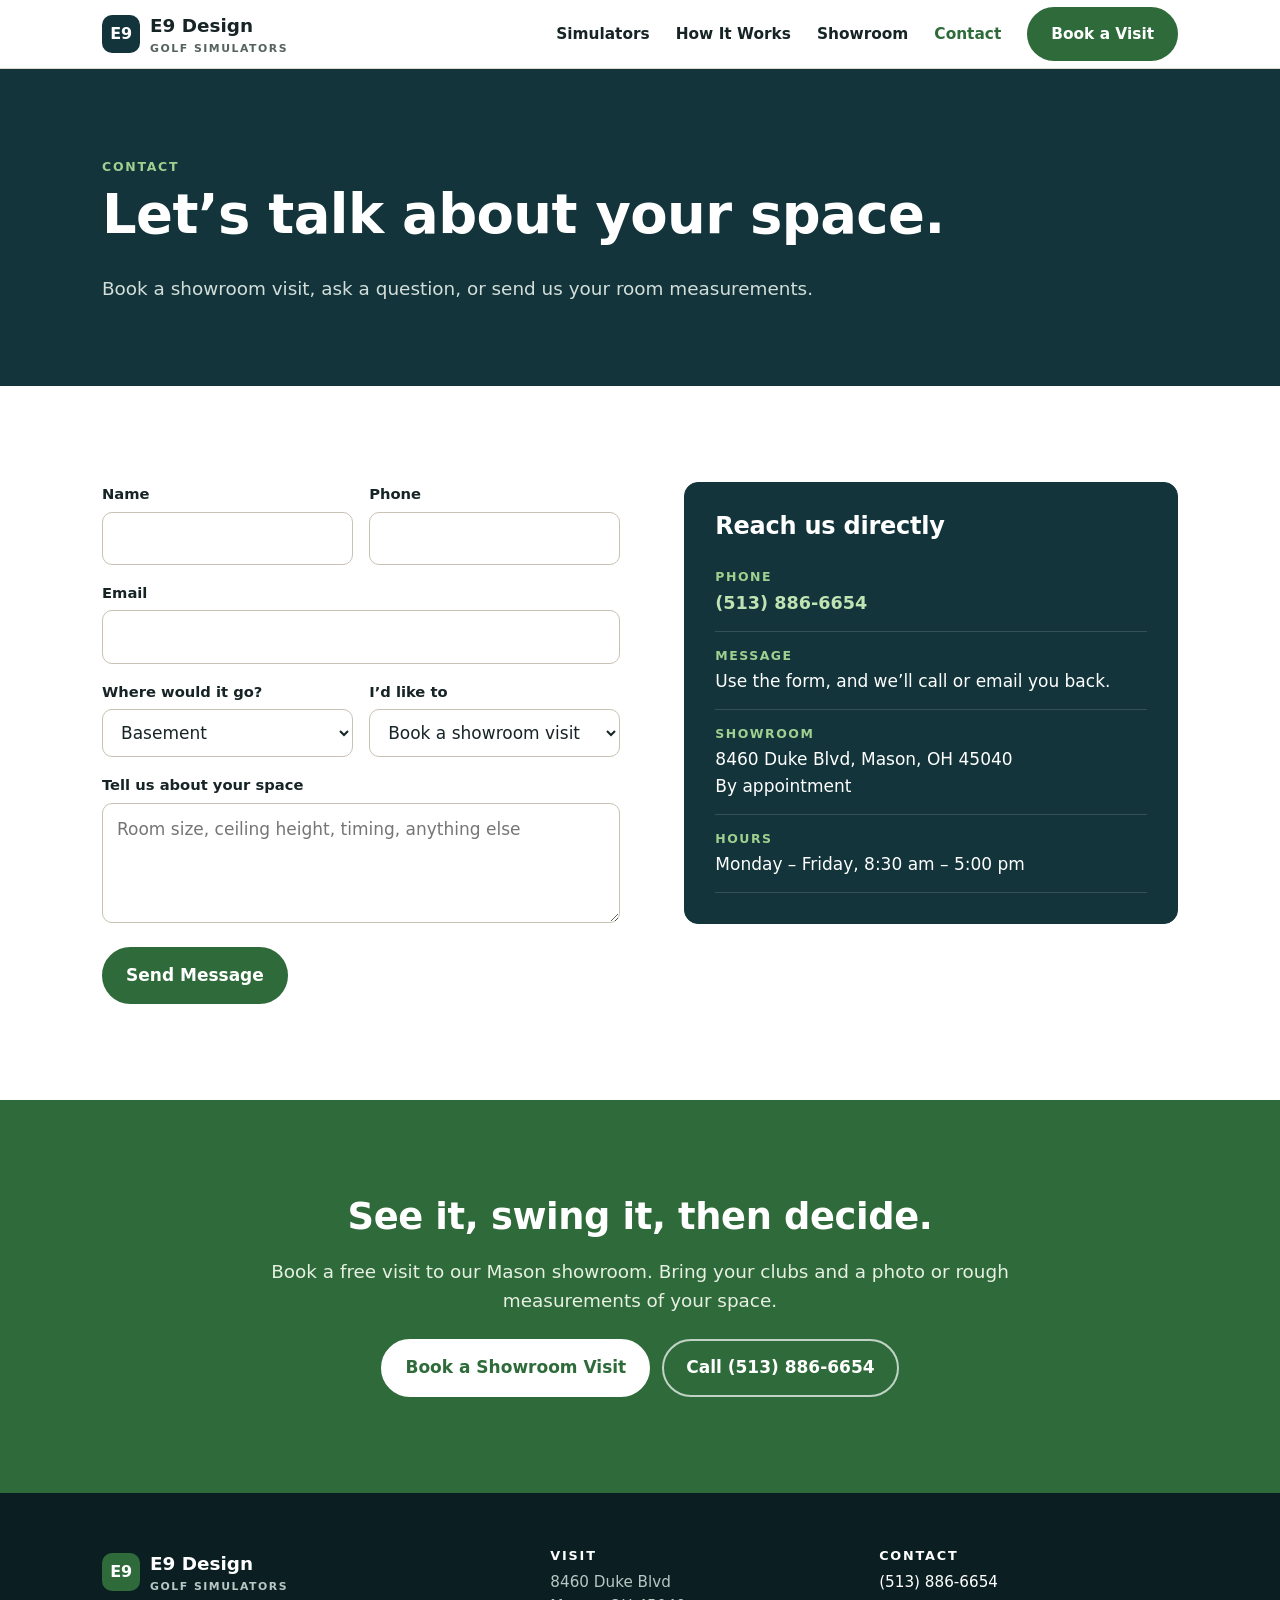
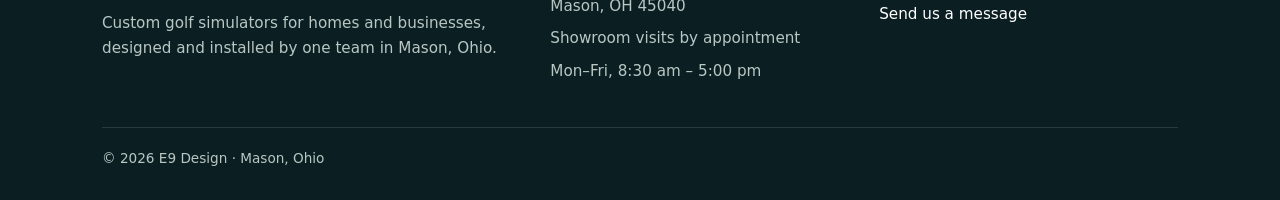
==== contact/index.html @ e40d3325 "Remove email address from the site until a mailbox exists info@e9design.net is not set up, so emails" ====
<!DOCTYPE html>
<html lang="en">
<head>
<meta charset="utf-8">
<meta name="viewport" content="width=device-width, initial-scale=1">
<title>Contact E9 Design | Book a Golf Simulator Showroom Visit</title>
<meta name="description" content="Book a showroom visit or ask about a golf simulator for your home or business. Call (513) 886-6654 or send E9 Design a message.">
<meta name="robots" content="index, follow, max-image-preview:large">
<link rel="canonical" href="https://e9design.net/contact/">
<meta property="og:type" content="website">
<meta property="og:site_name" content="E9 Design">
<meta property="og:title" content="Contact E9 Design | Book a Golf Simulator Showroom Visit">
<meta property="og:description" content="Book a showroom visit or ask about a golf simulator for your home or business. Call (513) 886-6654 or send E9 Design a message.">
<meta property="og:url" content="https://e9design.net/contact/">
<meta property="og:image" content="https://e9design.net/images/ai-home-swing.jpg">
<meta name="twitter:card" content="summary_large_image">
<meta name="theme-color" content="#12343A">
<link rel="icon" href="/favicon.svg" type="image/svg+xml">
<link rel="stylesheet" href="/css/site.css">
</head>
<body>
<a class="skip" href="#main">Skip to main content</a>
<header class="site-header">
  <div class="wrap">
    <a class="logo" href="/" aria-label="E9 Design home"><span class="logo-mark">E9</span><span>E9 Design<small>Golf Simulators</small></span></a>
    <button class="menu-toggle" type="button" aria-expanded="false" aria-controls="site-nav">Menu</button>
    <nav class="nav" id="site-nav" aria-label="Main">
      <a href="/simulators/">Simulators</a>
      <a href="/how-it-works/">How It Works</a>
      <a href="/showroom/">Showroom</a>
      <a href="/contact/" aria-current="page">Contact</a>
      <a class="btn" href="/contact/">Book a Visit</a>
    </nav>
  </div>
</header>
<main id="main">
<section class="page-hero">
  <div class="wrap">
    <p class="eyebrow">Contact</p>
    <h1>Let’s talk about your space.</h1>
    <p class="lead">Book a showroom visit, ask a question, or send us your room measurements.</p>
  </div>
</section>
<section>
  <div class="wrap split" style="align-items:start">
    <form name="contact" method="POST" action="/thank-you/" data-netlify="true" netlify-honeypot="company-website">
      <input type="hidden" name="form-name" value="contact">
      <p class="hidden"><label>Leave this empty <input name="company-website" tabindex="-1" autocomplete="off"></label></p>
      <div class="form-row">
        <div><label for="f-name">Name</label><input id="f-name" name="name" autocomplete="name" required></div>
        <div><label for="f-phone">Phone</label><input id="f-phone" name="phone" type="tel" autocomplete="tel"></div>
      </div>
      <div><label for="f-email">Email</label><input id="f-email" name="email" type="email" autocomplete="email" required></div>
      <div class="form-row">
        <div><label for="f-type">Where would it go?</label>
          <select id="f-type" name="space">
            <option>Basement</option><option>Garage</option><option>Other room at home</option><option>Business or commercial space</option><option>Not sure yet</option>
          </select></div>
        <div><label for="f-want">I’d like to</label>
          <select id="f-want" name="request">
            <option>Book a showroom visit</option><option>Get a quote</option><option>Ask a question</option>
          </select></div>
      </div>
      <div><label for="f-msg">Tell us about your space</label><textarea id="f-msg" name="message" placeholder="Room size, ceiling height, timing, anything else"></textarea></div>
      <div><button class="btn" type="submit">Send Message</button></div>
    </form>
    <div class="dark card" style="border-radius:var(--r);padding:30px">
      <h2 style="font-size:1.5rem">Reach us directly</h2>
      <ul class="contact-list">
        <li><b>Phone</b><a href="tel:+15138866654">(513) 886-6654</a></li>
        <li><b>Message</b>Use the form, and we’ll call or email you back.</li>
        <li><b>Showroom</b>8460 Duke Blvd, Mason, OH 45040<br>By appointment</li>
        <li><b>Hours</b>Monday – Friday, 8:30 am – 5:00 pm</li>
      </ul>
    </div>
  </div>
</section>
</main>
<section class="cta">
  <div class="wrap center">
    <h2>See it, swing it, then decide.</h2>
    <p class="lead" style="color:#E6F0E3">Book a free visit to our Mason showroom. Bring your clubs and a photo or rough measurements of your space.</p>
    <div class="actions" style="justify-content:center">
      <a class="btn" href="/contact/">Book a Showroom Visit</a>
      <a class="btn btn-ghost" href="tel:+15138866654">Call (513) 886-6654</a>
    </div>
  </div>
</section>
<footer class="site-footer">
  <div class="wrap">
    <div class="foot-grid">
      <div>
        <a class="logo" href="/" style="color:#fff"><span class="logo-mark" style="background:#2F6B3A">E9</span><span>E9 Design<small style="color:#B9C7C4">Golf Simulators</small></span></a>
        <p style="margin-top:16px;max-width:30em">Custom golf simulators for homes and businesses, designed and installed by one team in Mason, Ohio.</p>
      </div>
      <div>
        <h3>Visit</h3>
        <ul>
          <li>8460 Duke Blvd<br>Mason, OH 45040</li>
          <li>Showroom visits by appointment</li>
          <li>Mon–Fri, 8:30 am – 5:00 pm</li>
        </ul>
      </div>
      <div>
        <h3>Contact</h3>
        <ul>
          <li><a href="tel:+15138866654">(513) 886-6654</a></li>
          <li><a href="/contact/">Send us a message</a></li>
        </ul>
      </div>
    </div>
    <div class="foot-base">© 2026 E9 Design · Mason, Ohio</div>
  </div>
</footer>
<div class="mobile-contact"><a href="tel:+15138866654">Call</a><a href="/contact/">Book a Visit</a></div>
<script>(function(){var b=document.querySelector(".menu-toggle"),n=document.getElementById("site-nav");if(!b||!n)return;b.addEventListener("click",function(){var o=n.classList.toggle("open");b.setAttribute("aria-expanded",o?"true":"false");});})();</script>
<script id="e9-contact-clicks">/* GA4: count phone and email taps (phone_click / email_click) with where the link sits. Sends nothing until GA4 is added. */(function(){document.addEventListener("click",function(e){var a=e.target&&e.target.closest&&e.target.closest('a[href^="tel:"],a[href^="mailto:"]');if(!a)return;var h=a.getAttribute("href")||"",ev=h.slice(0,4).toLowerCase()==="tel:"?"phone_click":"email_click";var where=a.closest(".mobile-contact")?"mobile_bar":a.closest("footer")?"footer":a.closest("header")?"header":"page";if(typeof gtag==="function")gtag("event",ev,{link_url:h.split("?")[0],link_location:where,page_path:location.pathname});},true);})();</script>
</body>
</html>
---- css/site.css ----
/* E9 Design — one stylesheet for every page.
   Palette (enforced by .github/scripts/site_rules.py):
   --pine  #12343A  deep teal-green walls of the showroom (dark sections)
   --turf  #2F6B3A  hitting-turf green (buttons, links on light)
   --oak   #C08A4E  oak floor accent (small highlights only)
   --cream #F6F3EC  light background
   --ink   #172426  body text */
:root {
  --pine: #12343A;
  --turf: #2F6B3A;
  --oak: #C08A4E;
  --cream: #F6F3EC;
  --ink: #172426;
  --muted: #55625F;
  --line: #DDD7CB;
  --max: 1120px;
  --r: 14px;
  --font: system-ui, -apple-system, "Segoe UI", Roboto, "Helvetica Neue", Arial, sans-serif;
}
*, *::before, *::after { box-sizing: border-box; }
html { -webkit-text-size-adjust: 100%; scroll-behavior: smooth; }
body { margin: 0; font: 17px/1.6 var(--font); color: var(--ink); background: #fff; }
img, svg { max-width: 100%; height: auto; display: block; }
a { color: var(--turf); }
a:hover { color: var(--pine); }
h1, h2, h3 { line-height: 1.15; margin: 0 0 .5em; letter-spacing: -.01em; }
h1 { font-size: clamp(2.1rem, 5vw, 3.4rem); font-weight: 800; }
h2 { font-size: clamp(1.6rem, 3.4vw, 2.3rem); font-weight: 800; }
h3 { font-size: 1.2rem; font-weight: 700; }
p { margin: 0 0 1em; }
.wrap { max-width: var(--max); margin: 0 auto; padding: 0 22px; }
.skip { position: absolute; left: -9999px; }
.skip:focus { left: 12px; top: 12px; background: #fff; padding: 8px 12px; z-index: 99; }
.eyebrow { text-transform: uppercase; letter-spacing: .14em; font-size: .78rem; font-weight: 700; color: var(--turf); margin-bottom: .6em; }
.dark .eyebrow { color: #9FD08F; }
.lead { font-size: 1.15rem; color: var(--muted); max-width: 46em; }
.dark .lead { color: #D3DEDB; }

/* Header */
.site-header { position: sticky; top: 0; z-index: 50; background: rgba(255,255,255,.96); border-bottom: 1px solid var(--line); backdrop-filter: saturate(1.4) blur(6px); }
.site-header .wrap { display: flex; align-items: center; justify-content: space-between; height: 68px; gap: 16px; }
.logo { display: flex; align-items: center; gap: 10px; text-decoration: none; color: var(--ink); font-weight: 800; font-size: 1.15rem; }
.logo-mark { width: 38px; height: 38px; border-radius: 10px; background: var(--pine); color: #fff; display: grid; place-items: center; font-weight: 900; font-size: 1rem; letter-spacing: -.02em; }
.logo small { display: block; font-weight: 600; font-size: .68rem; letter-spacing: .14em; text-transform: uppercase; color: var(--muted); }
.nav { display: flex; align-items: center; gap: 26px; }
.nav a { text-decoration: none; color: var(--ink); font-weight: 600; font-size: .96rem; }
.nav a[aria-current="page"] { color: var(--turf); }
.nav .btn { color: #fff; }
.menu-toggle { display: none; background: none; border: 1px solid var(--line); border-radius: 10px; padding: 8px 12px; font: inherit; font-weight: 700; color: var(--ink); }
@media (max-width: 860px) {
  .menu-toggle { display: block; }
  .nav { display: none; position: absolute; top: 68px; left: 0; right: 0; background: #fff; flex-direction: column; align-items: stretch; gap: 0; border-bottom: 1px solid var(--line); padding: 8px 22px 18px; }
  .nav.open { display: flex; }
  .nav a { padding: 12px 0; border-bottom: 1px solid var(--line); }
  .nav .btn { margin-top: 12px; text-align: center; border: 0; }
}

/* Buttons */
.btn { display: inline-block; background: var(--turf); color: #fff; text-decoration: none; font-weight: 700; padding: 13px 22px; border-radius: 999px; border: 2px solid var(--turf); transition: background .15s; cursor: pointer; font: inherit; font-weight: 700; }
.btn:hover { background: var(--pine); border-color: var(--pine); color: #fff; }
.btn-ghost { background: transparent; color: var(--turf); }
.dark .btn-ghost { color: #fff; border-color: rgba(255,255,255,.6); }
.dark .btn-ghost:hover { background: #fff; color: var(--pine); }
.actions { display: flex; flex-wrap: wrap; gap: 12px; margin-top: 1.4em; }

/* Sections */
section { padding: clamp(56px, 8vw, 96px) 0; }
.dark { background: var(--pine); color: #fff; }
.dark a:not(.btn) { color: #BFE3B2; }
.cream { background: var(--cream); }
.center { text-align: center; }
.center .lead { margin-left: auto; margin-right: auto; }

/* Hero */
.hero { position: relative; color: #fff; padding: 0; min-height: min(78vh, 680px); display: flex; align-items: flex-end; }
.hero picture, .hero picture img { position: absolute; inset: 0; width: 100%; height: 100%; object-fit: cover; }
.hero::after { content: ""; position: absolute; inset: 0; background: linear-gradient(180deg, rgba(10,28,31,.25) 0%, rgba(10,28,31,.55) 45%, rgba(10,28,31,.92) 100%); }
.hero .wrap { position: relative; z-index: 1; padding-top: 120px; padding-bottom: clamp(48px, 7vw, 84px); }
.hero h1 { max-width: 15em; }
.hero .lead { color: #E2EAE8; }
.page-hero { background: var(--pine); color: #fff; padding: clamp(56px, 8vw, 88px) 0 clamp(44px, 6vw, 64px); }
.page-hero .lead { color: #D3DEDB; }

/* Grids and cards */
.grid { display: grid; gap: 22px; }
.g2 { grid-template-columns: repeat(auto-fit, minmax(300px, 1fr)); }
.g3 { grid-template-columns: repeat(auto-fit, minmax(260px, 1fr)); }
.g4 { grid-template-columns: repeat(auto-fit, minmax(220px, 1fr)); }
.card { background: #fff; border: 1px solid var(--line); border-radius: var(--r); padding: 26px; }
.cream .card { border-color: #E6E0D3; }
.dark .card { background: rgba(255,255,255,.06); border-color: rgba(255,255,255,.14); }
.card h3 { margin-bottom: .35em; }
.card p:last-child { margin-bottom: 0; }
.icon { width: 46px; height: 46px; border-radius: 12px; background: #E5F0E1; color: var(--turf); display: grid; place-items: center; margin-bottom: 16px; }
.dark .icon { background: rgba(159,208,143,.16); color: #9FD08F; }
.split { display: grid; grid-template-columns: 1.05fr 1fr; gap: clamp(28px, 5vw, 64px); align-items: center; }
.split.flip > :first-child { order: 2; }
@media (max-width: 860px) { .split { grid-template-columns: 1fr; } .split.flip > :first-child { order: 0; } }
.photo { border-radius: var(--r); overflow: hidden; background: #0d2226; }
.photo img { width: 100%; }
figure { margin: 0; }
figcaption { font-size: .86rem; color: var(--muted); margin-top: 10px; }
.dark figcaption { color: #B9C7C4; }
.tag { display: inline-block; font-size: .72rem; font-weight: 800; letter-spacing: .12em; text-transform: uppercase; background: var(--oak); color: #fff; padding: 4px 10px; border-radius: 999px; }
.concept { position: relative; }
.concept .tag { position: absolute; top: 14px; left: 14px; }
.checks { list-style: none; padding: 0; margin: 0 0 1em; }
.checks li { padding-left: 30px; position: relative; margin-bottom: .55em; }
.checks li::before { content: ""; position: absolute; left: 0; top: .42em; width: 16px; height: 9px; border-left: 3px solid var(--turf); border-bottom: 3px solid var(--turf); transform: rotate(-45deg); }
.dark .checks li::before { border-color: #9FD08F; }

/* Steps */
.steps { counter-reset: s; }
.step { position: relative; padding-left: 64px; }
.step::before { counter-increment: s; content: counter(s); position: absolute; left: 0; top: 0; width: 44px; height: 44px; border-radius: 50%; background: var(--turf); color: #fff; font-weight: 800; display: grid; place-items: center; }
.dark .step::before { background: #9FD08F; color: var(--pine); }

/* Stats */
.stats { display: grid; grid-template-columns: repeat(auto-fit, minmax(160px, 1fr)); gap: 18px; margin-top: 30px; }
.stat b { display: block; font-size: 2rem; line-height: 1.1; }
.stat span { color: var(--muted); font-size: .92rem; }
.dark .stat span { color: #B9C7C4; }

/* Size table */
.table-wrap { overflow-x: auto; }
table { width: 100%; border-collapse: collapse; font-size: .97rem; }
th, td { text-align: left; padding: 12px 14px; border-bottom: 1px solid var(--line); vertical-align: top; }
th { font-size: .8rem; text-transform: uppercase; letter-spacing: .08em; color: var(--muted); }

/* FAQ */
details { border-bottom: 1px solid var(--line); padding: 18px 0; }
details summary { cursor: pointer; font-weight: 700; font-size: 1.05rem; list-style: none; position: relative; padding-right: 30px; }
details summary::-webkit-details-marker { display: none; }
details summary::after { content: "+"; position: absolute; right: 0; top: -2px; font-size: 1.5rem; color: var(--turf); }
details[open] summary::after { content: "–"; }
details p { margin: 12px 0 0; color: var(--muted); }

/* Form */
form { display: grid; gap: 16px; }
.form-row { display: grid; grid-template-columns: 1fr 1fr; gap: 16px; }
@media (max-width: 600px) { .form-row { grid-template-columns: 1fr; } }
label { font-weight: 700; font-size: .92rem; display: block; margin-bottom: 6px; }
input, select, textarea { width: 100%; font: inherit; padding: 12px 14px; border: 1px solid #C9C2B4; border-radius: 10px; background: #fff; color: var(--ink); }
input:focus, select:focus, textarea:focus { outline: 3px solid rgba(47,107,58,.25); border-color: var(--turf); }
textarea { min-height: 120px; resize: vertical; }
.hidden { position: absolute; left: -9999px; }
.contact-list { list-style: none; padding: 0; margin: 0; }
.contact-list li { padding: 14px 0; border-bottom: 1px solid rgba(255,255,255,.14); }
.contact-list b { display: block; font-size: .78rem; letter-spacing: .12em; text-transform: uppercase; color: #9FD08F; margin-bottom: 2px; }
.contact-list a { color: #fff; font-weight: 700; text-decoration: none; font-size: 1.1rem; }

/* CTA band */
.cta { background: var(--turf); color: #fff; }
.cta .btn { background: #fff; color: var(--turf); border-color: #fff; }
.cta .btn:hover { background: var(--pine); color: #fff; border-color: var(--pine); }
.cta .btn-ghost { background: transparent; color: #fff; border-color: rgba(255,255,255,.7); }

/* Footer */
.site-footer { background: #0B1F22; color: #B9C7C4; padding: 56px 0 30px; font-size: .95rem; }
.site-footer a { color: #fff; text-decoration: none; }
.site-footer a:hover { text-decoration: underline; }
.foot-grid { display: grid; grid-template-columns: 1.4fr 1fr 1fr; gap: 30px; }
@media (max-width: 760px) { .foot-grid { grid-template-columns: 1fr; } }
.site-footer h3 { color: #fff; font-size: .8rem; letter-spacing: .14em; text-transform: uppercase; }
.site-footer ul { list-style: none; padding: 0; margin: 0; }
.site-footer li { margin-bottom: 8px; }
.foot-base { border-top: 1px solid rgba(255,255,255,.12); margin-top: 36px; padding-top: 20px; font-size: .85rem; }

/* Mobile call bar */
.mobile-contact { display: none; }
@media (max-width: 760px) {
  .mobile-contact { display: grid; grid-template-columns: 1fr 1fr; position: fixed; left: 0; right: 0; bottom: 0; z-index: 60; background: var(--pine); }
  .mobile-contact a { color: #fff; text-align: center; padding: 14px 0; font-weight: 700; text-decoration: none; }
  .mobile-contact a + a { background: var(--turf); }
  body { padding-bottom: 52px; }
}

/* Fixes: a card that is itself dark; labels on dark page headers */
.card.dark { background: var(--pine); border-color: var(--pine); color: #fff; }
.page-hero .eyebrow, .hero .eyebrow, .cta .eyebrow { color: #9FD08F; }
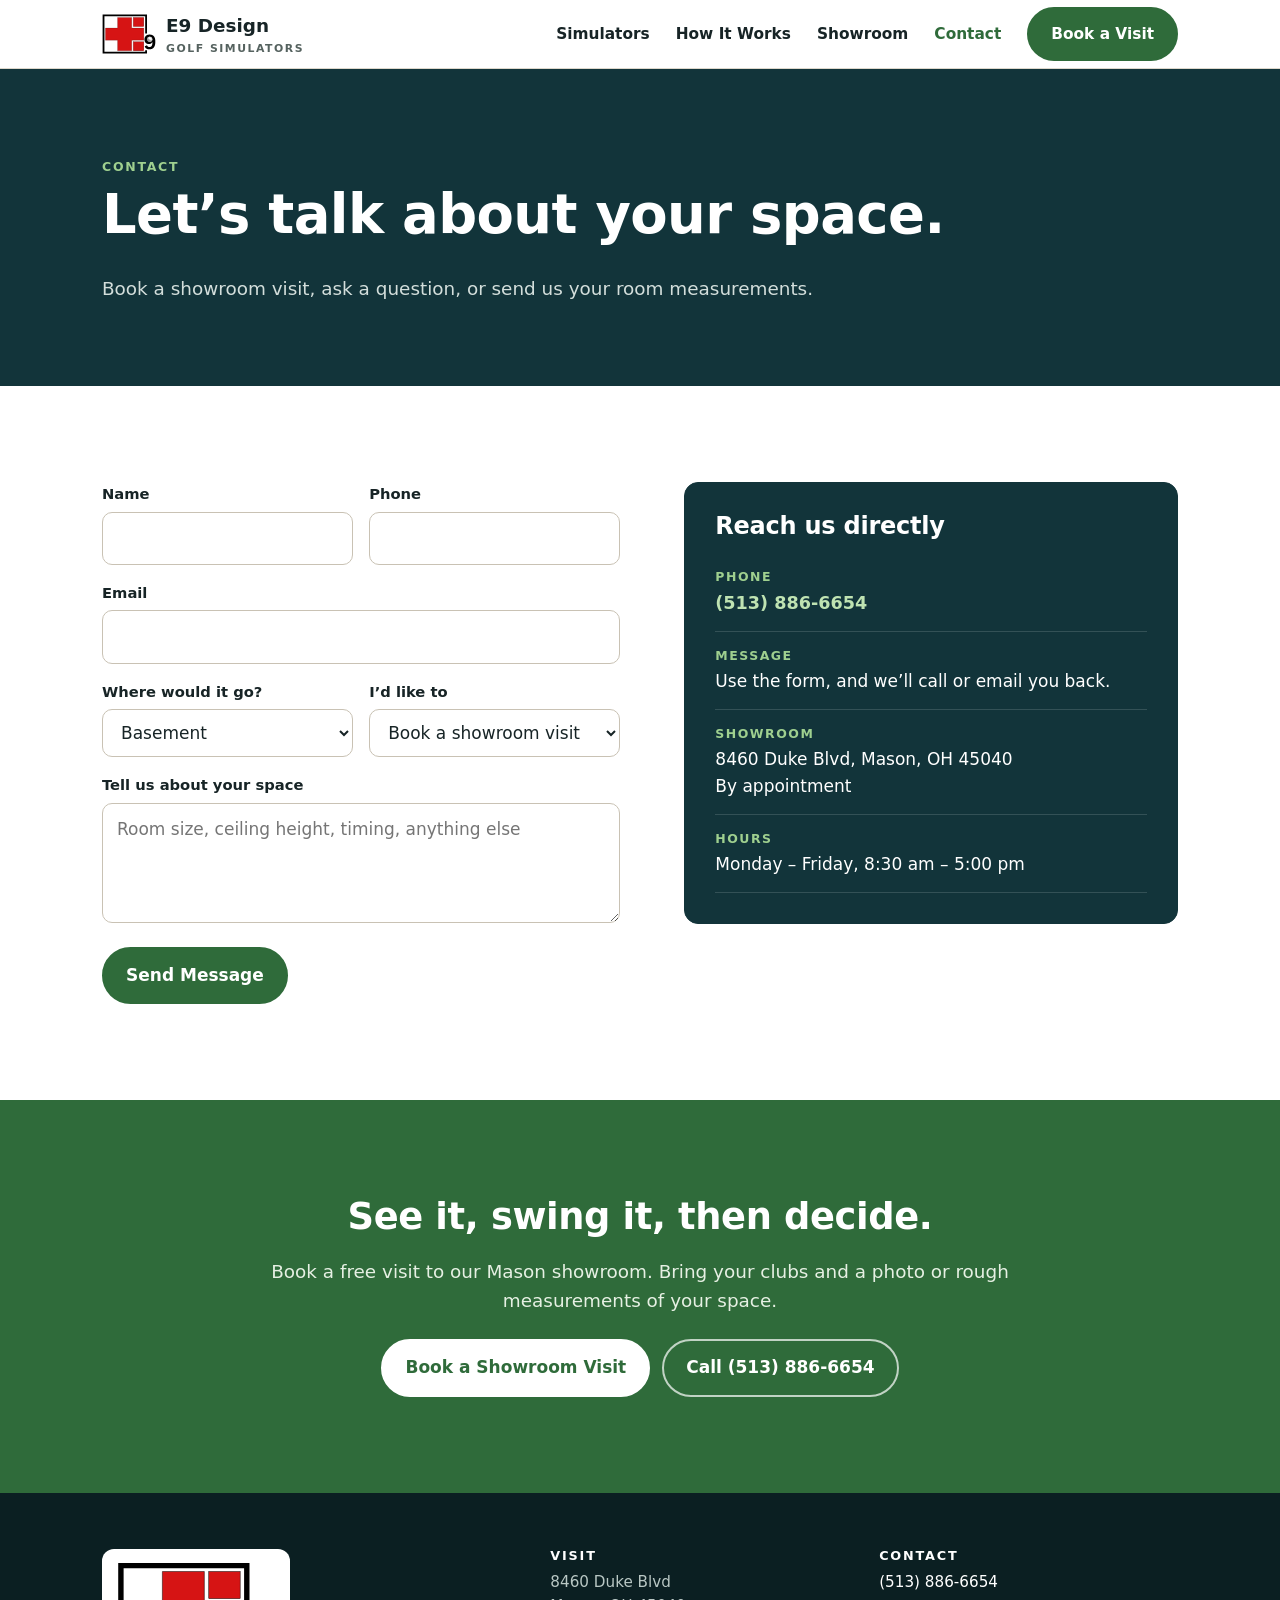
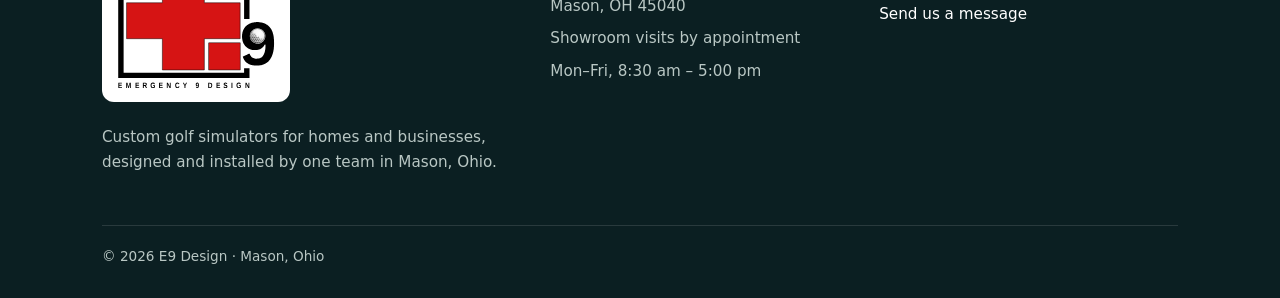
==== commit 31c95650: "Add the E9 logo; stop publishing repo notes in any letter case Logo: the rebuilt Emergency 9 Design " ====
--- a/contact/index.html
+++ b/contact/index.html
@@ -15,14 +15,16 @@
 <meta property="og:image" content="https://e9design.net/images/ai-home-swing.jpg">
 <meta name="twitter:card" content="summary_large_image">
 <meta name="theme-color" content="#12343A">
+<link rel="icon" href="/favicon.ico" sizes="32x32">
 <link rel="icon" href="/favicon.svg" type="image/svg+xml">
+<link rel="apple-touch-icon" href="/apple-touch-icon.png">
 <link rel="stylesheet" href="/css/site.css">
 </head>
 <body>
 <a class="skip" href="#main">Skip to main content</a>
 <header class="site-header">
   <div class="wrap">
-    <a class="logo" href="/" aria-label="E9 Design home"><span class="logo-mark">E9</span><span>E9 Design<small>Golf Simulators</small></span></a>
+    <a class="logo" href="/" aria-label="E9 Design home"><img class="logo-img" src="/images/logo/e9-mark.svg" width="54" height="40" alt=""><span>E9 Design<small>Golf Simulators</small></span></a>
     <button class="menu-toggle" type="button" aria-expanded="false" aria-controls="site-nav">Menu</button>
     <nav class="nav" id="site-nav" aria-label="Main">
       <a href="/simulators/">Simulators</a>
@@ -90,7 +92,7 @@
   <div class="wrap">
     <div class="foot-grid">
       <div>
-        <a class="logo" href="/" style="color:#fff"><span class="logo-mark" style="background:#2F6B3A">E9</span><span>E9 Design<small style="color:#B9C7C4">Golf Simulators</small></span></a>
+        <a class="logo-full" href="/" aria-label="Emergency 9 Design home"><img src="/images/logo/e9-logo.svg" width="160" height="130" alt="Emergency 9 Design logo" loading="lazy" decoding="async"></a>
         <p style="margin-top:16px;max-width:30em">Custom golf simulators for homes and businesses, designed and installed by one team in Mason, Ohio.</p>
       </div>
       <div>
--- a/css/site.css
+++ b/css/site.css
@@ -178,3 +178,8 @@
 /* Fixes: a card that is itself dark; labels on dark page headers */
 .card.dark { background: var(--pine); border-color: var(--pine); color: #fff; }
 .page-hero .eyebrow, .hero .eyebrow, .cta .eyebrow { color: #9FD08F; }
+
+/* Logo */
+.logo-img { width: 54px; height: 40px; flex: none; }
+.logo-full { display: inline-block; background: #fff; border-radius: 12px; padding: 12px 14px; }
+.logo-full img { width: 160px; height: auto; }
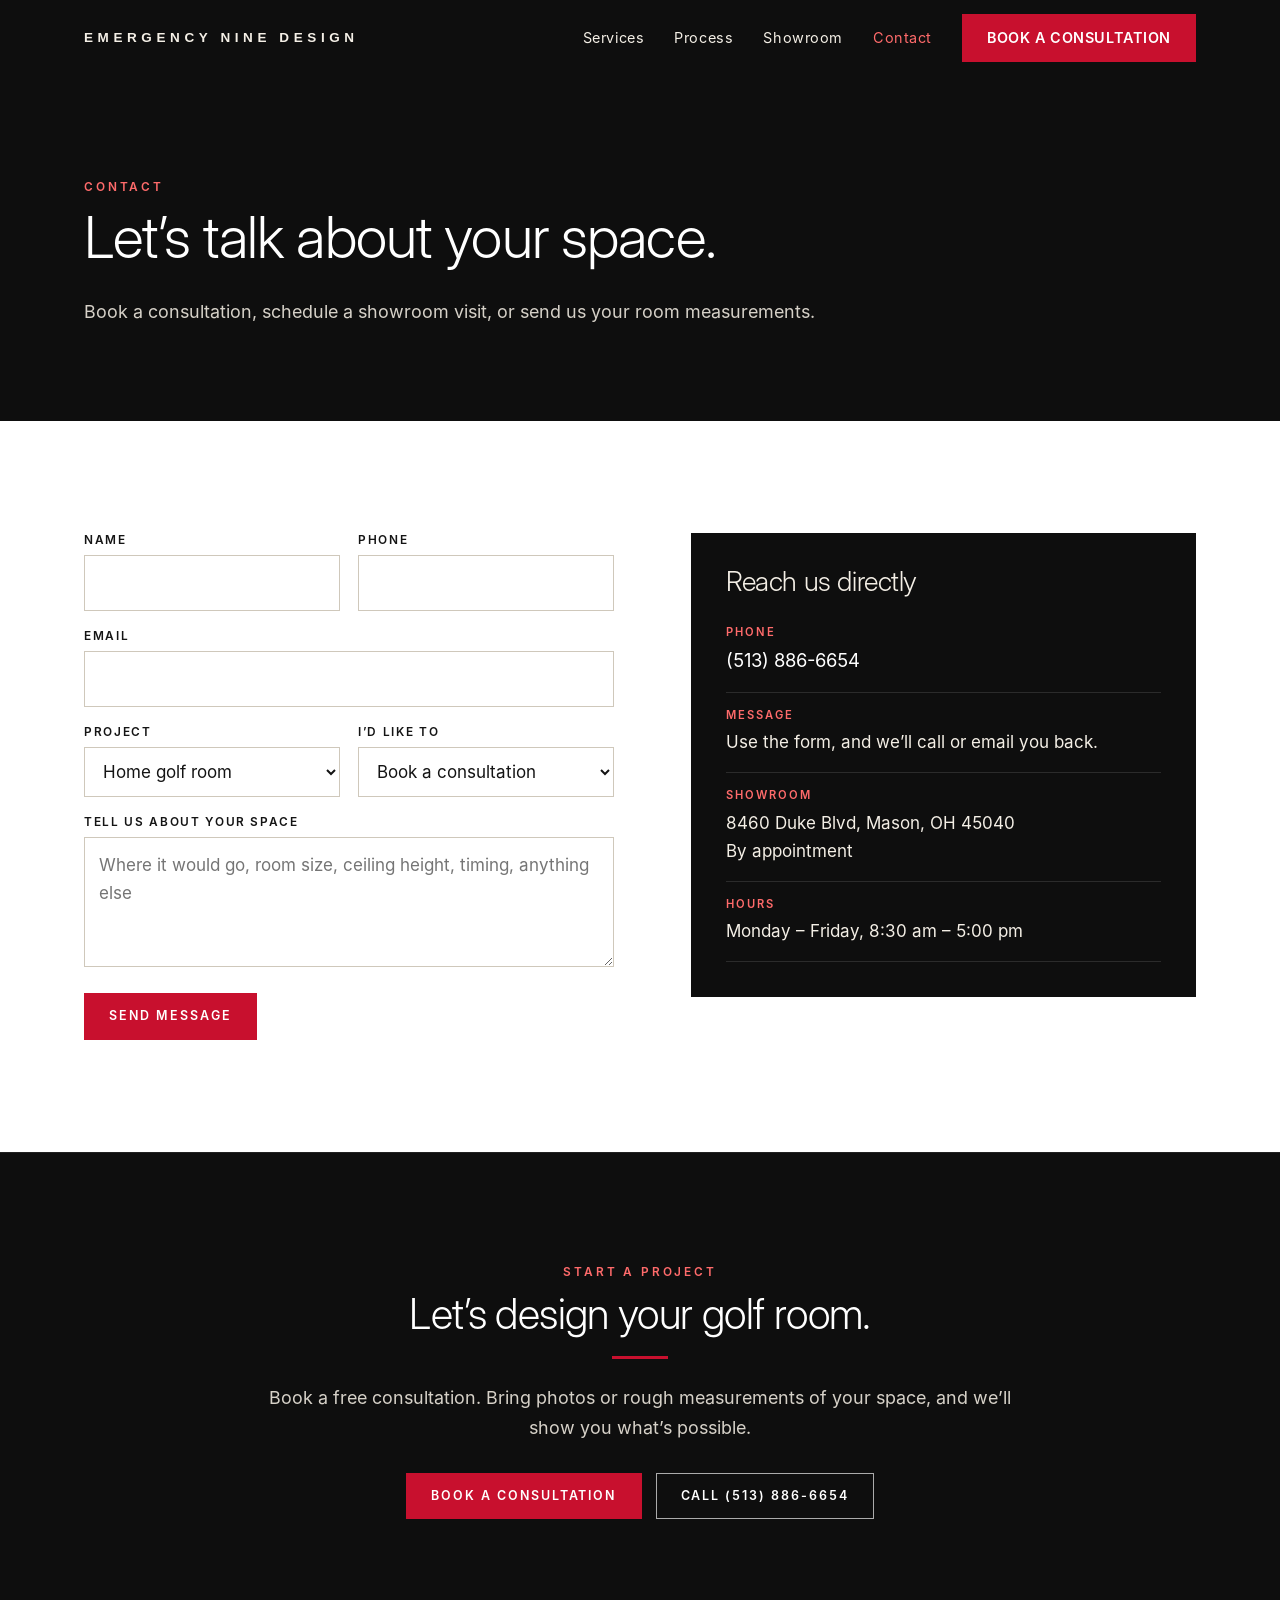
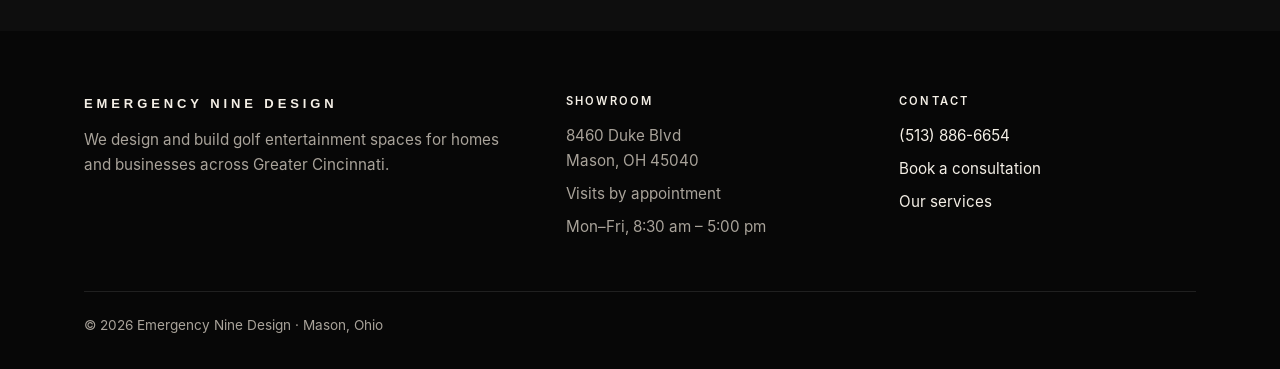
==== commit 4a5ab7fe: "Redesign: golf entertainment spaces, black/ivory/red, name in header Positioning: Emergency Nine Des" ====
--- a/contact/index.html
+++ b/contact/index.html
@@ -3,35 +3,37 @@
 <head>
 <meta charset="utf-8">
 <meta name="viewport" content="width=device-width, initial-scale=1">
-<title>Contact E9 Design | Book a Golf Simulator Showroom Visit</title>
-<meta name="description" content="Book a showroom visit or ask about a golf simulator for your home or business. Call (513) 886-6654 or send E9 Design a message.">
+<title>Book a Consultation | Emergency Nine Design</title>
+<meta name="description" content="Book a consultation or showroom visit for a home or commercial golf room. Call (513) 886-6654 or send Emergency Nine Design a message.">
 <meta name="robots" content="index, follow, max-image-preview:large">
 <link rel="canonical" href="https://e9design.net/contact/">
 <meta property="og:type" content="website">
-<meta property="og:site_name" content="E9 Design">
-<meta property="og:title" content="Contact E9 Design | Book a Golf Simulator Showroom Visit">
-<meta property="og:description" content="Book a showroom visit or ask about a golf simulator for your home or business. Call (513) 886-6654 or send E9 Design a message.">
+<meta property="og:site_name" content="Emergency Nine Design">
+<meta property="og:title" content="Book a Consultation | Emergency Nine Design">
+<meta property="og:description" content="Book a consultation or showroom visit for a home or commercial golf room. Call (513) 886-6654 or send Emergency Nine Design a message.">
 <meta property="og:url" content="https://e9design.net/contact/">
 <meta property="og:image" content="https://e9design.net/images/ai-home-swing.jpg">
 <meta name="twitter:card" content="summary_large_image">
-<meta name="theme-color" content="#12343A">
-<link rel="icon" href="/favicon.ico" sizes="32x32">
-<link rel="icon" href="/favicon.svg" type="image/svg+xml">
-<link rel="apple-touch-icon" href="/apple-touch-icon.png">
+<meta name="theme-color" content="#0E0E0E">
+<link rel="icon" href="/favicon.svg?v=2" type="image/svg+xml">
+<link rel="icon" href="/favicon.ico?v=2" sizes="48x48">
+<link rel="apple-touch-icon" href="/apple-touch-icon.png?v=2">
+<link rel="preload" href="/fonts/inter-display-light.woff2" as="font" type="font/woff2" crossorigin>
+<link rel="preload" href="/fonts/inter-regular.woff2" as="font" type="font/woff2" crossorigin>
 <link rel="stylesheet" href="/css/site.css">
 </head>
 <body>
 <a class="skip" href="#main">Skip to main content</a>
 <header class="site-header">
   <div class="wrap">
-    <a class="logo" href="/" aria-label="E9 Design home"><img class="logo-img" src="/images/logo/e9-mark.svg" width="54" height="40" alt=""><span>E9 Design<small>Golf Simulators</small></span></a>
+    <a class="brand" href="/">Emergency Nine Design</a>
     <button class="menu-toggle" type="button" aria-expanded="false" aria-controls="site-nav">Menu</button>
     <nav class="nav" id="site-nav" aria-label="Main">
-      <a href="/simulators/">Simulators</a>
-      <a href="/how-it-works/">How It Works</a>
+      <a href="/services/">Services</a>
+      <a href="/process/">Process</a>
       <a href="/showroom/">Showroom</a>
       <a href="/contact/" aria-current="page">Contact</a>
-      <a class="btn" href="/contact/">Book a Visit</a>
+      <a class="btn" href="/contact/">Book a Consultation</a>
     </nav>
   </div>
 </header>
@@ -40,7 +42,7 @@
   <div class="wrap">
     <p class="eyebrow">Contact</p>
     <h1>Let’s talk about your space.</h1>
-    <p class="lead">Book a showroom visit, ask a question, or send us your room measurements.</p>
+    <p class="lead">Book a consultation, schedule a showroom visit, or send us your room measurements.</p>
   </div>
 </section>
 <section>
@@ -54,20 +56,20 @@
       </div>
       <div><label for="f-email">Email</label><input id="f-email" name="email" type="email" autocomplete="email" required></div>
       <div class="form-row">
-        <div><label for="f-type">Where would it go?</label>
-          <select id="f-type" name="space">
-            <option>Basement</option><option>Garage</option><option>Other room at home</option><option>Business or commercial space</option><option>Not sure yet</option>
+        <div><label for="f-type">Project</label>
+          <select id="f-type" name="project">
+            <option>Home golf room</option><option>Commercial golf space</option><option>Not sure yet</option>
           </select></div>
         <div><label for="f-want">I’d like to</label>
           <select id="f-want" name="request">
-            <option>Book a showroom visit</option><option>Get a quote</option><option>Ask a question</option>
+            <option>Book a consultation</option><option>Visit the showroom</option><option>Ask a question</option>
           </select></div>
       </div>
-      <div><label for="f-msg">Tell us about your space</label><textarea id="f-msg" name="message" placeholder="Room size, ceiling height, timing, anything else"></textarea></div>
+      <div><label for="f-msg">Tell us about your space</label><textarea id="f-msg" name="message" placeholder="Where it would go, room size, ceiling height, timing, anything else"></textarea></div>
       <div><button class="btn" type="submit">Send Message</button></div>
     </form>
-    <div class="dark card" style="border-radius:var(--r);padding:30px">
-      <h2 style="font-size:1.5rem">Reach us directly</h2>
+    <div class="card dark" style="padding:34px">
+      <h2 style="font-size:1.7rem">Reach us directly</h2>
       <ul class="contact-list">
         <li><b>Phone</b><a href="tel:+15138866654">(513) 886-6654</a></li>
         <li><b>Message</b>Use the form, and we’ll call or email you back.</li>
@@ -80,10 +82,11 @@
 </main>
 <section class="cta">
   <div class="wrap center">
-    <h2>See it, swing it, then decide.</h2>
-    <p class="lead" style="color:#E6F0E3">Book a free visit to our Mason showroom. Bring your clubs and a photo or rough measurements of your space.</p>
+    <p class="eyebrow">Start a project</p>
+    <h2 class="rule center">Let’s design your golf room.</h2>
+    <p class="lead" style="margin-top:24px">Book a free consultation. Bring photos or rough measurements of your space, and we’ll show you what’s possible.</p>
     <div class="actions" style="justify-content:center">
-      <a class="btn" href="/contact/">Book a Showroom Visit</a>
+      <a class="btn" href="/contact/">Book a Consultation</a>
       <a class="btn btn-ghost" href="tel:+15138866654">Call (513) 886-6654</a>
     </div>
   </div>
@@ -92,14 +95,14 @@
   <div class="wrap">
     <div class="foot-grid">
       <div>
-        <a class="logo-full" href="/" aria-label="Emergency 9 Design home"><img src="/images/logo/e9-logo.svg" width="160" height="130" alt="Emergency 9 Design logo" loading="lazy" decoding="async"></a>
-        <p style="margin-top:16px;max-width:30em">Custom golf simulators for homes and businesses, designed and installed by one team in Mason, Ohio.</p>
+        <p class="foot-brand">Emergency Nine Design</p>
+        <p style="max-width:30em">We design and build golf entertainment spaces for homes and businesses across Greater Cincinnati.</p>
       </div>
       <div>
-        <h3>Visit</h3>
+        <h3>Showroom</h3>
         <ul>
           <li>8460 Duke Blvd<br>Mason, OH 45040</li>
-          <li>Showroom visits by appointment</li>
+          <li>Visits by appointment</li>
           <li>Mon–Fri, 8:30 am – 5:00 pm</li>
         </ul>
       </div>
@@ -107,15 +110,16 @@
         <h3>Contact</h3>
         <ul>
           <li><a href="tel:+15138866654">(513) 886-6654</a></li>
-          <li><a href="/contact/">Send us a message</a></li>
+          <li><a href="/contact/">Book a consultation</a></li>
+          <li><a href="/services/">Our services</a></li>
         </ul>
       </div>
     </div>
-    <div class="foot-base">© 2026 E9 Design · Mason, Ohio</div>
+    <div class="foot-base">© 2026 Emergency Nine Design · Mason, Ohio</div>
   </div>
 </footer>
-<div class="mobile-contact"><a href="tel:+15138866654">Call</a><a href="/contact/">Book a Visit</a></div>
-<script>(function(){var b=document.querySelector(".menu-toggle"),n=document.getElementById("site-nav");if(!b||!n)return;b.addEventListener("click",function(){var o=n.classList.toggle("open");b.setAttribute("aria-expanded",o?"true":"false");});})();</script>
+<div class="mobile-contact"><a href="tel:+15138866654">Call</a><a href="/contact/">Consultation</a></div>
+<script>(function(){var b=document.querySelector(".menu-toggle"),n=document.getElementById("site-nav");if(!b||!n)return;b.addEventListener("click",function(){var o=n.classList.toggle("open");b.setAttribute("aria-expanded",o?"true":"false");b.textContent=o?"Close":"Menu";});})();</script>
 <script id="e9-contact-clicks">/* GA4: count phone and email taps (phone_click / email_click) with where the link sits. Sends nothing until GA4 is added. */(function(){document.addEventListener("click",function(e){var a=e.target&&e.target.closest&&e.target.closest('a[href^="tel:"],a[href^="mailto:"]');if(!a)return;var h=a.getAttribute("href")||"",ev=h.slice(0,4).toLowerCase()==="tel:"?"phone_click":"email_click";var where=a.closest(".mobile-contact")?"mobile_bar":a.closest("footer")?"footer":a.closest("header")?"header":"page";if(typeof gtag==="function")gtag("event",ev,{link_url:h.split("?")[0],link_location:where,page_path:location.pathname});},true);})();</script>
 </body>
 </html>
--- a/css/site.css
+++ b/css/site.css
@@ -1,185 +1,184 @@
-/* E9 Design — one stylesheet for every page.
+/* Emergency Nine Design — one stylesheet for every page.
    Palette (enforced by .github/scripts/site_rules.py):
-   --pine  #12343A  deep teal-green walls of the showroom (dark sections)
-   --turf  #2F6B3A  hitting-turf green (buttons, links on light)
-   --oak   #C08A4E  oak floor accent (small highlights only)
-   --cream #F6F3EC  light background
-   --ink   #172426  body text */
+   --black     #0E0E0E  header, hero, dark sections
+   --ink       #141414  body text on light
+   --ivory     #F7F3EC  light sections
+   --red       #C8102E  buttons and accent lines (from the logo)
+   --red-light #FF6B6B  small red text on dark backgrounds
+   --red-dark  #B30E29  small red text on light backgrounds
+   Red stays small: buttons, labels, thin lines. Never large red areas. */
+@font-face { font-family: "Inter Display"; font-weight: 300; font-display: swap; src: url(/fonts/inter-display-light.woff2) format("woff2"); }
+@font-face { font-family: "Inter"; font-weight: 400; font-display: swap; src: url(/fonts/inter-regular.woff2) format("woff2"); }
+@font-face { font-family: "Inter"; font-weight: 600; font-display: swap; src: url(/fonts/inter-semibold.woff2) format("woff2"); }
 :root {
-  --pine: #12343A;
-  --turf: #2F6B3A;
-  --oak: #C08A4E;
-  --cream: #F6F3EC;
-  --ink: #172426;
-  --muted: #55625F;
-  --line: #DDD7CB;
-  --max: 1120px;
-  --r: 14px;
-  --font: system-ui, -apple-system, "Segoe UI", Roboto, "Helvetica Neue", Arial, sans-serif;
+  --black: #0E0E0E;
+  --ink: #141414;
+  --ivory: #F7F3EC;
+  --red: #C8102E;
+  --red-light: #FF6B6B;
+  --red-dark: #B30E29;
+  --muted: #5E5A54;
+  --line: #E4DED3;
+  --max: 1160px;
+  --body: "Inter", system-ui, -apple-system, "Segoe UI", Roboto, Arial, sans-serif;
+  --display: "Inter Display", "Inter", system-ui, sans-serif;
+  --mark: Arial, "Helvetica Neue", Helvetica, sans-serif;
 }
 *, *::before, *::after { box-sizing: border-box; }
 html { -webkit-text-size-adjust: 100%; scroll-behavior: smooth; }
-body { margin: 0; font: 17px/1.6 var(--font); color: var(--ink); background: #fff; }
+body { margin: 0; font: 400 17px/1.65 var(--body); color: var(--ink); background: #fff; }
 img, svg { max-width: 100%; height: auto; display: block; }
-a { color: var(--turf); }
-a:hover { color: var(--pine); }
-h1, h2, h3 { line-height: 1.15; margin: 0 0 .5em; letter-spacing: -.01em; }
-h1 { font-size: clamp(2.1rem, 5vw, 3.4rem); font-weight: 800; }
-h2 { font-size: clamp(1.6rem, 3.4vw, 2.3rem); font-weight: 800; }
-h3 { font-size: 1.2rem; font-weight: 700; }
+a { color: var(--red-dark); }
+a:hover { color: var(--ink); }
+h1, h2, h3 { margin: 0 0 .5em; }
+h1, h2 { font-family: var(--display); font-weight: 300; letter-spacing: -.015em; line-height: 1.06; }
+h1 { font-size: clamp(2.4rem, 5.4vw, 3.6rem); }
+h2 { font-size: clamp(1.9rem, 3.6vw, 2.6rem); }
+h3 { font-size: 1.2rem; font-weight: 600; line-height: 1.3; letter-spacing: -.005em; }
 p { margin: 0 0 1em; }
-.wrap { max-width: var(--max); margin: 0 auto; padding: 0 22px; }
+.wrap { max-width: var(--max); margin: 0 auto; padding: 0 24px; }
 .skip { position: absolute; left: -9999px; }
 .skip:focus { left: 12px; top: 12px; background: #fff; padding: 8px 12px; z-index: 99; }
-.eyebrow { text-transform: uppercase; letter-spacing: .14em; font-size: .78rem; font-weight: 700; color: var(--turf); margin-bottom: .6em; }
-.dark .eyebrow { color: #9FD08F; }
-.lead { font-size: 1.15rem; color: var(--muted); max-width: 46em; }
-.dark .lead { color: #D3DEDB; }
+.eyebrow { font: 600 .74rem/1.2 var(--body); letter-spacing: .24em; text-transform: uppercase; color: var(--red-dark); margin-bottom: 1.1em; }
+.dark .eyebrow, .hero .eyebrow, .page-hero .eyebrow, .cta .eyebrow { color: var(--red-light); }
+.rule::after { content: ""; display: block; width: 56px; height: 3px; background: var(--red); margin-top: 20px; }
+.center .rule::after, .rule.center::after { margin-left: auto; margin-right: auto; }
+.lead { font-size: 1.12rem; color: var(--muted); max-width: 42em; }
+.dark .lead, .hero .lead, .page-hero .lead { color: #D6D1C8; }
 
 /* Header */
-.site-header { position: sticky; top: 0; z-index: 50; background: rgba(255,255,255,.96); border-bottom: 1px solid var(--line); backdrop-filter: saturate(1.4) blur(6px); }
-.site-header .wrap { display: flex; align-items: center; justify-content: space-between; height: 68px; gap: 16px; }
-.logo { display: flex; align-items: center; gap: 10px; text-decoration: none; color: var(--ink); font-weight: 800; font-size: 1.15rem; }
-.logo-mark { width: 38px; height: 38px; border-radius: 10px; background: var(--pine); color: #fff; display: grid; place-items: center; font-weight: 900; font-size: 1rem; letter-spacing: -.02em; }
-.logo small { display: block; font-weight: 600; font-size: .68rem; letter-spacing: .14em; text-transform: uppercase; color: var(--muted); }
-.nav { display: flex; align-items: center; gap: 26px; }
-.nav a { text-decoration: none; color: var(--ink); font-weight: 600; font-size: .96rem; }
-.nav a[aria-current="page"] { color: var(--turf); }
+.site-header { position: sticky; top: 0; z-index: 50; background: var(--black); color: #F4EFE6; }
+.site-header .wrap { display: flex; align-items: center; justify-content: space-between; height: 76px; gap: 20px; }
+.brand { font: 700 13.5px/1 var(--mark); letter-spacing: .34em; text-transform: uppercase; color: #F4EFE6; text-decoration: none; white-space: nowrap; }
+.brand:hover { color: #fff; }
+.nav { display: flex; align-items: center; gap: 30px; }
+.nav a { color: #F4EFE6; text-decoration: none; font-size: .9rem; letter-spacing: .04em; }
+.nav a:hover, .nav a[aria-current="page"] { color: var(--red-light); }
 .nav .btn { color: #fff; }
-.menu-toggle { display: none; background: none; border: 1px solid var(--line); border-radius: 10px; padding: 8px 12px; font: inherit; font-weight: 700; color: var(--ink); }
-@media (max-width: 860px) {
+.menu-toggle { display: none; background: none; border: 1px solid rgba(255,255,255,.35); color: #F4EFE6; padding: 8px 12px; font: 600 .78rem/1 var(--body); letter-spacing: .14em; text-transform: uppercase; }
+@media (max-width: 900px) {
+  .brand { font-size: 11px; letter-spacing: .22em; }
   .menu-toggle { display: block; }
-  .nav { display: none; position: absolute; top: 68px; left: 0; right: 0; background: #fff; flex-direction: column; align-items: stretch; gap: 0; border-bottom: 1px solid var(--line); padding: 8px 22px 18px; }
+  .nav { display: none; position: absolute; top: 76px; left: 0; right: 0; background: var(--black); flex-direction: column; align-items: stretch; gap: 0; padding: 6px 24px 22px; border-top: 1px solid rgba(255,255,255,.1); }
   .nav.open { display: flex; }
-  .nav a { padding: 12px 0; border-bottom: 1px solid var(--line); }
-  .nav .btn { margin-top: 12px; text-align: center; border: 0; }
+  .nav a { padding: 14px 0; border-bottom: 1px solid rgba(255,255,255,.1); }
+  .nav .btn { margin-top: 16px; text-align: center; border-bottom: 0; }
 }
 
 /* Buttons */
-.btn { display: inline-block; background: var(--turf); color: #fff; text-decoration: none; font-weight: 700; padding: 13px 22px; border-radius: 999px; border: 2px solid var(--turf); transition: background .15s; cursor: pointer; font: inherit; font-weight: 700; }
-.btn:hover { background: var(--pine); border-color: var(--pine); color: #fff; }
-.btn-ghost { background: transparent; color: var(--turf); }
-.dark .btn-ghost { color: #fff; border-color: rgba(255,255,255,.6); }
-.dark .btn-ghost:hover { background: #fff; color: var(--pine); }
-.actions { display: flex; flex-wrap: wrap; gap: 12px; margin-top: 1.4em; }
+.btn { display: inline-block; background: var(--red); color: #fff; text-decoration: none; font: 600 .78rem/1 var(--body); letter-spacing: .16em; text-transform: uppercase; padding: 16px 24px; border: 1px solid var(--red); cursor: pointer; transition: background .15s, border-color .15s; }
+.btn:hover { background: var(--red-dark); border-color: var(--red-dark); color: #fff; }
+.btn-ghost { background: transparent; color: var(--ink); border-color: var(--ink); }
+.btn-ghost:hover { background: var(--ink); border-color: var(--ink); color: #fff; }
+.hero .btn-ghost, .dark .btn-ghost, .page-hero .btn-ghost, .cta .btn-ghost { color: #fff; border-color: rgba(255,255,255,.65); }
+.hero .btn-ghost:hover, .dark .btn-ghost:hover, .page-hero .btn-ghost:hover, .cta .btn-ghost:hover { background: #fff; color: var(--ink); border-color: #fff; }
+.actions { display: flex; flex-wrap: wrap; gap: 14px; margin-top: 1.8em; }
 
 /* Sections */
-section { padding: clamp(56px, 8vw, 96px) 0; }
-.dark { background: var(--pine); color: #fff; }
-.dark a:not(.btn) { color: #BFE3B2; }
-.cream { background: var(--cream); }
+section { padding: clamp(64px, 9vw, 112px) 0; }
+.dark { background: var(--black); color: #F4EFE6; }
+.dark a:not(.btn) { color: var(--red-light); }
+.ivory { background: var(--ivory); }
 .center { text-align: center; }
 .center .lead { margin-left: auto; margin-right: auto; }
+.head { margin-bottom: 44px; }
 
-/* Hero */
-.hero { position: relative; color: #fff; padding: 0; min-height: min(78vh, 680px); display: flex; align-items: flex-end; }
+/* Home hero: photo, logo tile, headline */
+.hero { position: relative; color: #fff; padding: 0; min-height: min(84vh, 720px); display: flex; align-items: center; background: var(--black); overflow: hidden; }
 .hero picture, .hero picture img { position: absolute; inset: 0; width: 100%; height: 100%; object-fit: cover; }
-.hero::after { content: ""; position: absolute; inset: 0; background: linear-gradient(180deg, rgba(10,28,31,.25) 0%, rgba(10,28,31,.55) 45%, rgba(10,28,31,.92) 100%); }
-.hero .wrap { position: relative; z-index: 1; padding-top: 120px; padding-bottom: clamp(48px, 7vw, 84px); }
-.hero h1 { max-width: 15em; }
-.hero .lead { color: #E2EAE8; }
-.page-hero { background: var(--pine); color: #fff; padding: clamp(56px, 8vw, 88px) 0 clamp(44px, 6vw, 64px); }
-.page-hero .lead { color: #D3DEDB; }
+.hero::after { content: ""; position: absolute; inset: 0; background: linear-gradient(90deg, rgba(0,0,0,.9) 0%, rgba(0,0,0,.62) 52%, rgba(0,0,0,.25) 100%); }
+.hero .wrap { position: relative; z-index: 1; display: flex; align-items: center; gap: 56px; padding-top: 72px; padding-bottom: 72px; width: 100%; }
+.logo-tile { flex: none; background: #fff; padding: 18px 22px; box-shadow: 0 18px 40px rgba(0,0,0,.35); }
+.logo-tile img { width: 220px; }
+.hero h1 { max-width: 13em; }
+.hero .lead { max-width: 34em; }
+@media (max-width: 860px) {
+  .hero { min-height: 0; }
+  .hero::after { background: linear-gradient(180deg, rgba(0,0,0,.72) 0%, rgba(0,0,0,.88) 100%); }
+  .hero .wrap { flex-direction: column; align-items: flex-start; gap: 30px; padding-top: 44px; padding-bottom: 52px; }
+  .logo-tile img { width: 150px; }
+}
+.page-hero { background: var(--black); color: #fff; padding: clamp(64px, 9vw, 104px) 0 clamp(52px, 7vw, 76px); }
 
 /* Grids and cards */
-.grid { display: grid; gap: 22px; }
+.grid { display: grid; gap: 28px; }
 .g2 { grid-template-columns: repeat(auto-fit, minmax(300px, 1fr)); }
-.g3 { grid-template-columns: repeat(auto-fit, minmax(260px, 1fr)); }
-.g4 { grid-template-columns: repeat(auto-fit, minmax(220px, 1fr)); }
-.card { background: #fff; border: 1px solid var(--line); border-radius: var(--r); padding: 26px; }
-.cream .card { border-color: #E6E0D3; }
-.dark .card { background: rgba(255,255,255,.06); border-color: rgba(255,255,255,.14); }
-.card h3 { margin-bottom: .35em; }
+.g3 { grid-template-columns: repeat(auto-fit, minmax(270px, 1fr)); }
+.card { background: #fff; border: 1px solid var(--line); padding: 30px; }
+.ivory .card { border-color: #E6DFD2; }
+.dark .card { background: rgba(255,255,255,.04); border-color: rgba(255,255,255,.12); }
 .card p:last-child { margin-bottom: 0; }
-.icon { width: 46px; height: 46px; border-radius: 12px; background: #E5F0E1; color: var(--turf); display: grid; place-items: center; margin-bottom: 16px; }
-.dark .icon { background: rgba(159,208,143,.16); color: #9FD08F; }
-.split { display: grid; grid-template-columns: 1.05fr 1fr; gap: clamp(28px, 5vw, 64px); align-items: center; }
+.feature h3 { border-top: 2px solid var(--red); padding-top: 16px; margin-top: 18px; }
+.feature p { color: var(--muted); }
+.dark .feature p { color: #CFC9BF; }
+.split { display: grid; grid-template-columns: 1.05fr 1fr; gap: clamp(32px, 6vw, 80px); align-items: center; }
 .split.flip > :first-child { order: 2; }
 @media (max-width: 860px) { .split { grid-template-columns: 1fr; } .split.flip > :first-child { order: 0; } }
-.photo { border-radius: var(--r); overflow: hidden; background: #0d2226; }
+.photo { position: relative; overflow: hidden; background: #1a1a1a; }
 .photo img { width: 100%; }
 figure { margin: 0; }
-figcaption { font-size: .86rem; color: var(--muted); margin-top: 10px; }
-.dark figcaption { color: #B9C7C4; }
-.tag { display: inline-block; font-size: .72rem; font-weight: 800; letter-spacing: .12em; text-transform: uppercase; background: var(--oak); color: #fff; padding: 4px 10px; border-radius: 999px; }
-.concept { position: relative; }
-.concept .tag { position: absolute; top: 14px; left: 14px; }
+.tag { position: absolute; top: 14px; left: 14px; font: 600 .66rem/1 var(--body); letter-spacing: .16em; text-transform: uppercase; background: rgba(14,14,14,.82); color: #fff; padding: 7px 10px; }
 .checks { list-style: none; padding: 0; margin: 0 0 1em; }
-.checks li { padding-left: 30px; position: relative; margin-bottom: .55em; }
-.checks li::before { content: ""; position: absolute; left: 0; top: .42em; width: 16px; height: 9px; border-left: 3px solid var(--turf); border-bottom: 3px solid var(--turf); transform: rotate(-45deg); }
-.dark .checks li::before { border-color: #9FD08F; }
+.checks li { padding-left: 26px; position: relative; margin-bottom: .6em; }
+.checks li::before { content: ""; position: absolute; left: 0; top: .72em; width: 12px; height: 2px; background: var(--red); }
 
 /* Steps */
 .steps { counter-reset: s; }
-.step { position: relative; padding-left: 64px; }
-.step::before { counter-increment: s; content: counter(s); position: absolute; left: 0; top: 0; width: 44px; height: 44px; border-radius: 50%; background: var(--turf); color: #fff; font-weight: 800; display: grid; place-items: center; }
-.dark .step::before { background: #9FD08F; color: var(--pine); }
+.step { position: relative; padding-top: 58px; }
+.step::before { counter-increment: s; content: "0" counter(s); position: absolute; left: 0; top: 0; font: 300 2.2rem/1 var(--display); color: var(--red); }
+.steps.list .step { padding: 0 0 0 76px; min-height: 48px; }
+.steps.list .step::before { top: -4px; }
 
-/* Stats */
-.stats { display: grid; grid-template-columns: repeat(auto-fit, minmax(160px, 1fr)); gap: 18px; margin-top: 30px; }
-.stat b { display: block; font-size: 2rem; line-height: 1.1; }
-.stat span { color: var(--muted); font-size: .92rem; }
-.dark .stat span { color: #B9C7C4; }
-
-/* Size table */
+/* Specs table */
 .table-wrap { overflow-x: auto; }
 table { width: 100%; border-collapse: collapse; font-size: .97rem; }
-th, td { text-align: left; padding: 12px 14px; border-bottom: 1px solid var(--line); vertical-align: top; }
-th { font-size: .8rem; text-transform: uppercase; letter-spacing: .08em; color: var(--muted); }
+th, td { text-align: left; padding: 14px 16px; border-bottom: 1px solid var(--line); vertical-align: top; }
+th { font: 600 .72rem/1.2 var(--body); letter-spacing: .14em; text-transform: uppercase; color: var(--muted); }
 
 /* FAQ */
-details { border-bottom: 1px solid var(--line); padding: 18px 0; }
-details summary { cursor: pointer; font-weight: 700; font-size: 1.05rem; list-style: none; position: relative; padding-right: 30px; }
+details { border-bottom: 1px solid var(--line); padding: 22px 0; }
+details summary { cursor: pointer; font-weight: 600; font-size: 1.05rem; list-style: none; position: relative; padding-right: 34px; }
 details summary::-webkit-details-marker { display: none; }
-details summary::after { content: "+"; position: absolute; right: 0; top: -2px; font-size: 1.5rem; color: var(--turf); }
+details summary::after { content: "+"; position: absolute; right: 0; top: -4px; font: 300 1.7rem/1 var(--display); color: var(--red); }
 details[open] summary::after { content: "–"; }
 details p { margin: 12px 0 0; color: var(--muted); }
 
 /* Form */
-form { display: grid; gap: 16px; }
-.form-row { display: grid; grid-template-columns: 1fr 1fr; gap: 16px; }
+form { display: grid; gap: 18px; }
+.form-row { display: grid; grid-template-columns: 1fr 1fr; gap: 18px; }
 @media (max-width: 600px) { .form-row { grid-template-columns: 1fr; } }
-label { font-weight: 700; font-size: .92rem; display: block; margin-bottom: 6px; }
-input, select, textarea { width: 100%; font: inherit; padding: 12px 14px; border: 1px solid #C9C2B4; border-radius: 10px; background: #fff; color: var(--ink); }
-input:focus, select:focus, textarea:focus { outline: 3px solid rgba(47,107,58,.25); border-color: var(--turf); }
-textarea { min-height: 120px; resize: vertical; }
+label { font: 600 .74rem/1.2 var(--body); letter-spacing: .14em; text-transform: uppercase; display: block; margin-bottom: 8px; }
+input, select, textarea { width: 100%; font: inherit; padding: 13px 14px; border: 1px solid #CFC8BB; border-radius: 0; background: #fff; color: var(--ink); }
+input:focus, select:focus, textarea:focus { outline: 2px solid var(--red); outline-offset: 0; border-color: var(--red); }
+textarea { min-height: 130px; resize: vertical; }
 .hidden { position: absolute; left: -9999px; }
 .contact-list { list-style: none; padding: 0; margin: 0; }
-.contact-list li { padding: 14px 0; border-bottom: 1px solid rgba(255,255,255,.14); }
-.contact-list b { display: block; font-size: .78rem; letter-spacing: .12em; text-transform: uppercase; color: #9FD08F; margin-bottom: 2px; }
-.contact-list a { color: #fff; font-weight: 700; text-decoration: none; font-size: 1.1rem; }
+.contact-list li { padding: 16px 0; border-bottom: 1px solid rgba(255,255,255,.12); }
+.contact-list b { display: block; font: 600 .7rem/1.2 var(--body); letter-spacing: .18em; text-transform: uppercase; color: var(--red-light); margin-bottom: 6px; }
+.contact-list a { color: #fff !important; font-size: 1.15rem; text-decoration: none; }
+.card.dark { background: var(--black); border-color: var(--black); color: #F4EFE6; }
 
 /* CTA band */
-.cta { background: var(--turf); color: #fff; }
-.cta .btn { background: #fff; color: var(--turf); border-color: #fff; }
-.cta .btn:hover { background: var(--pine); color: #fff; border-color: var(--pine); }
-.cta .btn-ghost { background: transparent; color: #fff; border-color: rgba(255,255,255,.7); }
+.cta { background: var(--black); color: #fff; border-top: 1px solid rgba(255,255,255,.08); }
+.cta .lead { color: #D6D1C8; }
 
 /* Footer */
-.site-footer { background: #0B1F22; color: #B9C7C4; padding: 56px 0 30px; font-size: .95rem; }
-.site-footer a { color: #fff; text-decoration: none; }
-.site-footer a:hover { text-decoration: underline; }
-.foot-grid { display: grid; grid-template-columns: 1.4fr 1fr 1fr; gap: 30px; }
+.site-footer { background: #070707; color: #A9A39A; padding: 64px 0 32px; font-size: .95rem; }
+.site-footer a { color: #F4EFE6; text-decoration: none; }
+.site-footer a:hover { color: var(--red-light); }
+.foot-grid { display: grid; grid-template-columns: 1.5fr 1fr 1fr; gap: 36px; }
 @media (max-width: 760px) { .foot-grid { grid-template-columns: 1fr; } }
-.site-footer h3 { color: #fff; font-size: .8rem; letter-spacing: .14em; text-transform: uppercase; }
+.site-footer h3 { color: #F4EFE6; font: 600 .7rem/1.2 var(--body); letter-spacing: .2em; text-transform: uppercase; margin-bottom: 14px; }
 .site-footer ul { list-style: none; padding: 0; margin: 0; }
 .site-footer li { margin-bottom: 8px; }
-.foot-base { border-top: 1px solid rgba(255,255,255,.12); margin-top: 36px; padding-top: 20px; font-size: .85rem; }
+.foot-brand { font: 700 13px/1.4 var(--mark); letter-spacing: .3em; text-transform: uppercase; color: #F4EFE6; }
+.foot-base { border-top: 1px solid rgba(255,255,255,.1); margin-top: 44px; padding-top: 22px; font-size: .85rem; }
 
 /* Mobile call bar */
 .mobile-contact { display: none; }
 @media (max-width: 760px) {
-  .mobile-contact { display: grid; grid-template-columns: 1fr 1fr; position: fixed; left: 0; right: 0; bottom: 0; z-index: 60; background: var(--pine); }
-  .mobile-contact a { color: #fff; text-align: center; padding: 14px 0; font-weight: 700; text-decoration: none; }
-  .mobile-contact a + a { background: var(--turf); }
-  body { padding-bottom: 52px; }
+  .mobile-contact { display: grid; grid-template-columns: 1fr 1fr; position: fixed; left: 0; right: 0; bottom: 0; z-index: 60; background: var(--black); border-top: 1px solid rgba(255,255,255,.12); }
+  .mobile-contact a { color: #fff; text-align: center; padding: 15px 0; font: 600 .78rem/1 var(--body); letter-spacing: .14em; text-transform: uppercase; text-decoration: none; }
+  .mobile-contact a + a { background: var(--red); }
+  body { padding-bottom: 46px; }
 }
-
-/* Fixes: a card that is itself dark; labels on dark page headers */
-.card.dark { background: var(--pine); border-color: var(--pine); color: #fff; }
-.page-hero .eyebrow, .hero .eyebrow, .cta .eyebrow { color: #9FD08F; }
-
-/* Logo */
-.logo-img { width: 54px; height: 40px; flex: none; }
-.logo-full { display: inline-block; background: #fff; border-radius: 12px; padding: 12px 14px; }
-.logo-full img { width: 160px; height: auto; }
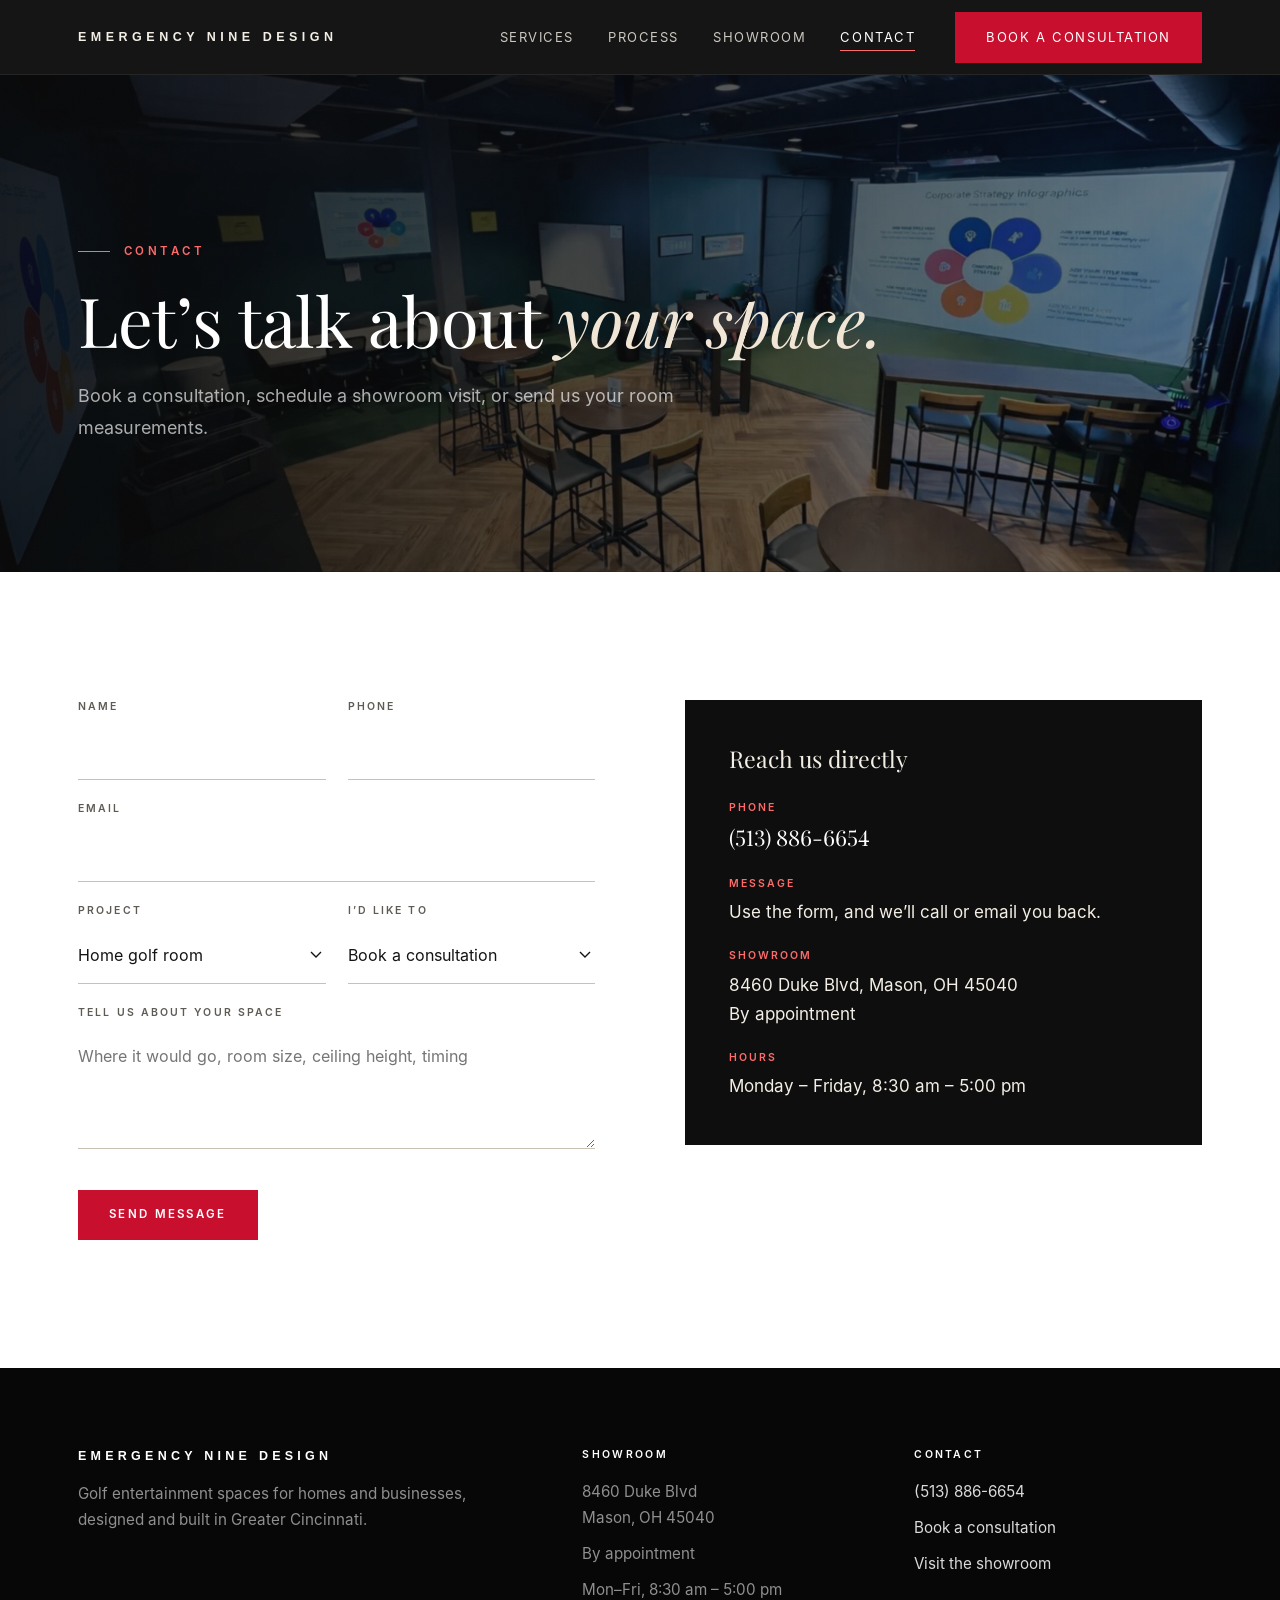
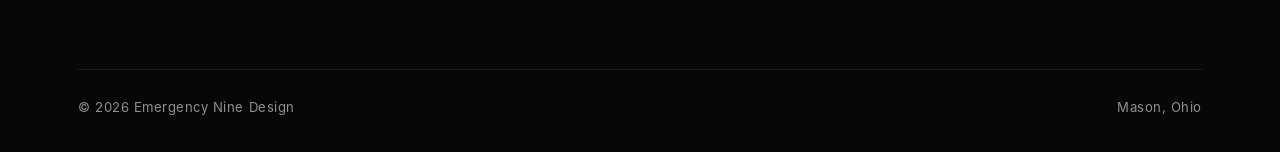
==== commit 27f4c120: "Elevate the whole site: Revelance-style hero, serif type, refined pages - Home hero: full-screen rea" ====
--- a/contact/index.html
+++ b/contact/index.html
@@ -15,10 +15,10 @@
 <meta property="og:image" content="https://e9design.net/images/ai-home-swing.jpg">
 <meta name="twitter:card" content="summary_large_image">
 <meta name="theme-color" content="#0E0E0E">
-<link rel="icon" href="/favicon.svg?v=2" type="image/svg+xml">
-<link rel="icon" href="/favicon.ico?v=2" sizes="48x48">
-<link rel="apple-touch-icon" href="/apple-touch-icon.png?v=2">
-<link rel="preload" href="/fonts/inter-display-light.woff2" as="font" type="font/woff2" crossorigin>
+<link rel="icon" href="/favicon.svg?v=3" type="image/svg+xml">
+<link rel="icon" href="/favicon.ico?v=3" sizes="48x48">
+<link rel="apple-touch-icon" href="/apple-touch-icon.png?v=3">
+<link rel="preload" href="/fonts/playfair-display.woff2" as="font" type="font/woff2" crossorigin>
 <link rel="preload" href="/fonts/inter-regular.woff2" as="font" type="font/woff2" crossorigin>
 <link rel="stylesheet" href="/css/site.css">
 </head>
@@ -39,12 +39,14 @@
 </header>
 <main id="main">
 <section class="page-hero">
+  <div class="hero-bg"><picture><source type="image/webp" srcset="/images/showroom-presentation-sm.webp 800w, /images/showroom-presentation-lg.webp 1400w" sizes="100vw"><img src="/images/showroom-presentation.jpg" width="1200" height="800" alt="The showroom golf room with high-top tables" fetchpriority="high"></picture></div><div class="hero-overlay"></div><div class="grain"></div>
   <div class="wrap">
-    <p class="eyebrow">Contact</p>
-    <h1>Let’s talk about your space.</h1>
-    <p class="lead">Book a consultation, schedule a showroom visit, or send us your room measurements.</p>
+    <p class="eyebrow rise">Contact</p>
+    <h1 class="rise d1">Let’s talk about <em>your space.</em></h1>
+    <p class="lead rise d2">Book a consultation, schedule a showroom visit, or send us your room measurements.</p>
   </div>
 </section>
+
 <section>
   <div class="wrap split" style="align-items:start">
     <form name="contact" method="POST" action="/thank-you/" data-netlify="true" netlify-honeypot="company-website">
@@ -65,44 +67,33 @@
             <option>Book a consultation</option><option>Visit the showroom</option><option>Ask a question</option>
           </select></div>
       </div>
-      <div><label for="f-msg">Tell us about your space</label><textarea id="f-msg" name="message" placeholder="Where it would go, room size, ceiling height, timing, anything else"></textarea></div>
+      <div><label for="f-msg">Tell us about your space</label><textarea id="f-msg" name="message" placeholder="Where it would go, room size, ceiling height, timing"></textarea></div>
       <div><button class="btn" type="submit">Send Message</button></div>
     </form>
-    <div class="card dark" style="padding:34px">
-      <h2 style="font-size:1.7rem">Reach us directly</h2>
-      <ul class="contact-list">
-        <li><b>Phone</b><a href="tel:+15138866654">(513) 886-6654</a></li>
-        <li><b>Message</b>Use the form, and we’ll call or email you back.</li>
-        <li><b>Showroom</b>8460 Duke Blvd, Mason, OH 45040<br>By appointment</li>
-        <li><b>Hours</b>Monday – Friday, 8:30 am – 5:00 pm</li>
-      </ul>
+    <div class="panel dark">
+      <h3>Reach us directly</h3>
+      <dl style="margin-top:28px">
+        <dt>Phone</dt><dd><a href="tel:+15138866654">(513) 886-6654</a></dd>
+        <dt>Message</dt><dd>Use the form, and we’ll call or email you back.</dd>
+        <dt>Showroom</dt><dd>8460 Duke Blvd, Mason, OH 45040<br>By appointment</dd>
+        <dt>Hours</dt><dd>Monday – Friday, 8:30 am – 5:00 pm</dd>
+      </dl>
     </div>
   </div>
 </section>
 </main>
-<section class="cta">
-  <div class="wrap center">
-    <p class="eyebrow">Start a project</p>
-    <h2 class="rule center">Let’s design your golf room.</h2>
-    <p class="lead" style="margin-top:24px">Book a free consultation. Bring photos or rough measurements of your space, and we’ll show you what’s possible.</p>
-    <div class="actions" style="justify-content:center">
-      <a class="btn" href="/contact/">Book a Consultation</a>
-      <a class="btn btn-ghost" href="tel:+15138866654">Call (513) 886-6654</a>
-    </div>
-  </div>
-</section>
 <footer class="site-footer">
   <div class="wrap">
     <div class="foot-grid">
       <div>
         <p class="foot-brand">Emergency Nine Design</p>
-        <p style="max-width:30em">We design and build golf entertainment spaces for homes and businesses across Greater Cincinnati.</p>
+        <p style="max-width:28em">Golf entertainment spaces for homes and businesses, designed and built in Greater Cincinnati.</p>
       </div>
       <div>
         <h3>Showroom</h3>
         <ul>
           <li>8460 Duke Blvd<br>Mason, OH 45040</li>
-          <li>Visits by appointment</li>
+          <li>By appointment</li>
           <li>Mon–Fri, 8:30 am – 5:00 pm</li>
         </ul>
       </div>
@@ -111,11 +102,11 @@
         <ul>
           <li><a href="tel:+15138866654">(513) 886-6654</a></li>
           <li><a href="/contact/">Book a consultation</a></li>
-          <li><a href="/services/">Our services</a></li>
+          <li><a href="/showroom/">Visit the showroom</a></li>
         </ul>
       </div>
     </div>
-    <div class="foot-base">© 2026 Emergency Nine Design · Mason, Ohio</div>
+    <div class="foot-base"><span>© 2026 Emergency Nine Design</span><span>Mason, Ohio</span></div>
   </div>
 </footer>
 <div class="mobile-contact"><a href="tel:+15138866654">Call</a><a href="/contact/">Consultation</a></div>
--- a/css/site.css
+++ b/css/site.css
@@ -1,13 +1,15 @@
 /* Emergency Nine Design — one stylesheet for every page.
    Palette (enforced by .github/scripts/site_rules.py):
-   --black     #0E0E0E  header, hero, dark sections
+   --black     #0E0E0E  header, heroes, dark sections
    --ink       #141414  body text on light
    --ivory     #F7F3EC  light sections
    --red       #C8102E  buttons and accent lines (from the logo)
    --red-light #FF6B6B  small red text on dark backgrounds
    --red-dark  #B30E29  small red text on light backgrounds
-   Red stays small: buttons, labels, thin lines. Never large red areas. */
-@font-face { font-family: "Inter Display"; font-weight: 300; font-display: swap; src: url(/fonts/inter-display-light.woff2) format("woff2"); }
+   Red stays small: buttons, labels, thin lines. Never large red areas.
+   Type: Playfair Display (headings, one italic accent word), Inter (text). */
+@font-face { font-family: "Playfair Display"; font-style: normal; font-weight: 400 700; font-display: swap; src: url(/fonts/playfair-display.woff2) format("woff2"); }
+@font-face { font-family: "Playfair Display"; font-style: italic; font-weight: 400; font-display: swap; src: url(/fonts/playfair-display-italic.woff2) format("woff2"); }
 @font-face { font-family: "Inter"; font-weight: 400; font-display: swap; src: url(/fonts/inter-regular.woff2) format("woff2"); }
 @font-face { font-family: "Inter"; font-weight: 600; font-display: swap; src: url(/fonts/inter-semibold.woff2) format("woff2"); }
 :root {
@@ -18,167 +20,266 @@
   --red-light: #FF6B6B;
   --red-dark: #B30E29;
   --muted: #5E5A54;
+  --soft: #E9E0D2;
   --line: #E4DED3;
-  --max: 1160px;
+  --max: 1180px;
   --body: "Inter", system-ui, -apple-system, "Segoe UI", Roboto, Arial, sans-serif;
-  --display: "Inter Display", "Inter", system-ui, sans-serif;
+  --serif: "Playfair Display", Georgia, "Times New Roman", serif;
   --mark: Arial, "Helvetica Neue", Helvetica, sans-serif;
 }
 *, *::before, *::after { box-sizing: border-box; }
 html { -webkit-text-size-adjust: 100%; scroll-behavior: smooth; }
-body { margin: 0; font: 400 17px/1.65 var(--body); color: var(--ink); background: #fff; }
-img, svg { max-width: 100%; height: auto; display: block; }
-a { color: var(--red-dark); }
+body { margin: 0; font: 400 17px/1.7 var(--body); color: var(--ink); background: #fff; -webkit-font-smoothing: antialiased; }
+img, svg, picture { display: block; max-width: 100%; height: auto; }
+a { color: var(--red-dark); text-underline-offset: 3px; }
 a:hover { color: var(--ink); }
-h1, h2, h3 { margin: 0 0 .5em; }
-h1, h2 { font-family: var(--display); font-weight: 300; letter-spacing: -.015em; line-height: 1.06; }
-h1 { font-size: clamp(2.4rem, 5.4vw, 3.6rem); }
-h2 { font-size: clamp(1.9rem, 3.6vw, 2.6rem); }
-h3 { font-size: 1.2rem; font-weight: 600; line-height: 1.3; letter-spacing: -.005em; }
+h1, h2, h3 { margin: 0 0 .5em; font-weight: 400; }
+h1, h2 { font-family: var(--serif); letter-spacing: -.005em; line-height: 1.12; }
+h1 { font-size: clamp(2.5rem, 5.6vw, 4.3rem); }
+h2 { font-size: clamp(2rem, 3.8vw, 2.9rem); }
+h1 em, h2 em { font-style: italic; }
+h3 { font-family: var(--serif); font-size: 1.45rem; line-height: 1.25; }
 p { margin: 0 0 1em; }
-.wrap { max-width: var(--max); margin: 0 auto; padding: 0 24px; }
+.wrap { max-width: var(--max); margin: 0 auto; padding: 0 28px; }
+.narrow { max-width: 760px; }
 .skip { position: absolute; left: -9999px; }
 .skip:focus { left: 12px; top: 12px; background: #fff; padding: 8px 12px; z-index: 99; }
-.eyebrow { font: 600 .74rem/1.2 var(--body); letter-spacing: .24em; text-transform: uppercase; color: var(--red-dark); margin-bottom: 1.1em; }
-.dark .eyebrow, .hero .eyebrow, .page-hero .eyebrow, .cta .eyebrow { color: var(--red-light); }
-.rule::after { content: ""; display: block; width: 56px; height: 3px; background: var(--red); margin-top: 20px; }
-.center .rule::after, .rule.center::after { margin-left: auto; margin-right: auto; }
-.lead { font-size: 1.12rem; color: var(--muted); max-width: 42em; }
-.dark .lead, .hero .lead, .page-hero .lead { color: #D6D1C8; }
+
+/* Small capitals label with a short rule before it */
+.eyebrow { display: flex; align-items: center; gap: 14px; font: 600 11.5px/1.2 var(--body); letter-spacing: .3em; text-transform: uppercase; color: var(--red-dark); margin: 0 0 22px; }
+.eyebrow::before { content: ""; width: 32px; height: 1px; background: currentColor; flex: none; }
+.center .eyebrow { justify-content: center; }
+.center .eyebrow::after { content: ""; width: 32px; height: 1px; background: currentColor; flex: none; }
+.on-dark .eyebrow, .dark .eyebrow, .hero .eyebrow, .page-hero .eyebrow, .cta .eyebrow { color: var(--red-light); }
+.lead { font-size: 1.12rem; line-height: 1.8; color: var(--muted); max-width: 40em; }
+.center .lead { margin-left: auto; margin-right: auto; }
+.dark .lead, .hero .lead, .page-hero .lead, .cta .lead { color: rgba(255,255,255,.66); }
+.head { margin-bottom: 56px; }
+.head h2 { margin-bottom: 18px; }
 
 /* Header */
-.site-header { position: sticky; top: 0; z-index: 50; background: var(--black); color: #F4EFE6; }
-.site-header .wrap { display: flex; align-items: center; justify-content: space-between; height: 76px; gap: 20px; }
-.brand { font: 700 13.5px/1 var(--mark); letter-spacing: .34em; text-transform: uppercase; color: #F4EFE6; text-decoration: none; white-space: nowrap; }
+.site-header { position: sticky; top: 0; z-index: 50; background: rgba(14,14,14,.97); color: #F4EFE6; border-bottom: 1px solid rgba(255,255,255,.07); }
+.site-header .wrap { display: flex; align-items: center; justify-content: space-between; height: 74px; gap: 20px; }
+.brand { font: 700 12.5px/1 var(--mark); letter-spacing: .36em; text-transform: uppercase; color: #F4EFE6; text-decoration: none; white-space: nowrap; }
 .brand:hover { color: #fff; }
-.nav { display: flex; align-items: center; gap: 30px; }
-.nav a { color: #F4EFE6; text-decoration: none; font-size: .9rem; letter-spacing: .04em; }
-.nav a:hover, .nav a[aria-current="page"] { color: var(--red-light); }
-.nav .btn { color: #fff; }
-.menu-toggle { display: none; background: none; border: 1px solid rgba(255,255,255,.35); color: #F4EFE6; padding: 8px 12px; font: 600 .78rem/1 var(--body); letter-spacing: .14em; text-transform: uppercase; }
-@media (max-width: 900px) {
-  .brand { font-size: 11px; letter-spacing: .22em; }
+.nav { display: flex; align-items: center; gap: 34px; }
+.nav a { color: rgba(244,239,230,.82); text-decoration: none; font: 400 13px/1 var(--body); letter-spacing: .12em; text-transform: uppercase; }
+.nav a:hover, .nav a[aria-current="page"] { color: #fff; }
+.nav a[aria-current="page"] { box-shadow: 0 1px 0 var(--red-light); padding-bottom: 6px; margin-bottom: -7px; }
+.nav .btn { color: #fff; margin-left: 6px; }
+.menu-toggle { display: none; background: none; border: 1px solid rgba(255,255,255,.3); color: #F4EFE6; padding: 9px 14px; font: 600 11px/1 var(--body); letter-spacing: .18em; text-transform: uppercase; }
+@media (max-width: 960px) {
+  .brand { font-size: 10.5px; letter-spacing: .24em; }
   .menu-toggle { display: block; }
-  .nav { display: none; position: absolute; top: 76px; left: 0; right: 0; background: var(--black); flex-direction: column; align-items: stretch; gap: 0; padding: 6px 24px 22px; border-top: 1px solid rgba(255,255,255,.1); }
+  .nav { display: none; position: absolute; top: 74px; left: 0; right: 0; background: var(--black); flex-direction: column; align-items: stretch; gap: 0; padding: 8px 28px 26px; border-top: 1px solid rgba(255,255,255,.08); }
   .nav.open { display: flex; }
-  .nav a { padding: 14px 0; border-bottom: 1px solid rgba(255,255,255,.1); }
-  .nav .btn { margin-top: 16px; text-align: center; border-bottom: 0; }
+  .nav a { padding: 18px 0; border-bottom: 1px solid rgba(255,255,255,.08); font-size: 13px; }
+  .nav a[aria-current="page"] { box-shadow: none; padding-bottom: 18px; margin-bottom: 0; color: var(--red-light); }
+  .nav .btn { margin: 20px 0 0; text-align: center; border-bottom: 0; }
 }
 
 /* Buttons */
-.btn { display: inline-block; background: var(--red); color: #fff; text-decoration: none; font: 600 .78rem/1 var(--body); letter-spacing: .16em; text-transform: uppercase; padding: 16px 24px; border: 1px solid var(--red); cursor: pointer; transition: background .15s, border-color .15s; }
+.btn { display: inline-block; background: var(--red); color: #fff; text-decoration: none; font: 600 11.5px/1 var(--body); letter-spacing: .2em; text-transform: uppercase; padding: 18px 30px; border: 1px solid var(--red); cursor: pointer; transition: background .2s, border-color .2s, color .2s; }
 .btn:hover { background: var(--red-dark); border-color: var(--red-dark); color: #fff; }
-.btn-ghost { background: transparent; color: var(--ink); border-color: var(--ink); }
+.btn-ghost { background: transparent; color: var(--ink); border-color: rgba(20,20,20,.55); }
 .btn-ghost:hover { background: var(--ink); border-color: var(--ink); color: #fff; }
-.hero .btn-ghost, .dark .btn-ghost, .page-hero .btn-ghost, .cta .btn-ghost { color: #fff; border-color: rgba(255,255,255,.65); }
+.hero .btn-ghost, .dark .btn-ghost, .page-hero .btn-ghost, .cta .btn-ghost { color: #fff; border-color: rgba(255,255,255,.5); }
 .hero .btn-ghost:hover, .dark .btn-ghost:hover, .page-hero .btn-ghost:hover, .cta .btn-ghost:hover { background: #fff; color: var(--ink); border-color: #fff; }
-.actions { display: flex; flex-wrap: wrap; gap: 14px; margin-top: 1.8em; }
+.actions { display: flex; flex-wrap: wrap; gap: 14px; margin-top: 36px; }
+.center .actions, .actions.center { justify-content: center; }
+.text-link { display: inline-block; font: 600 11.5px/1 var(--body); letter-spacing: .2em; text-transform: uppercase; text-decoration: none; color: var(--ink); padding-bottom: 8px; border-bottom: 1px solid var(--red); }
+.text-link:hover { color: var(--red-dark); }
+.dark .text-link { color: #fff; }
 
 /* Sections */
-section { padding: clamp(64px, 9vw, 112px) 0; }
+section { padding: clamp(80px, 10vw, 136px) 0; }
 .dark { background: var(--black); color: #F4EFE6; }
-.dark a:not(.btn) { color: var(--red-light); }
+.dark a:not(.btn):not(.text-link) { color: var(--red-light); }
 .ivory { background: var(--ivory); }
 .center { text-align: center; }
-.center .lead { margin-left: auto; margin-right: auto; }
-.head { margin-bottom: 44px; }
-
-/* Home hero: photo, logo tile, headline */
-.hero { position: relative; color: #fff; padding: 0; min-height: min(84vh, 720px); display: flex; align-items: center; background: var(--black); overflow: hidden; }
-.hero picture, .hero picture img { position: absolute; inset: 0; width: 100%; height: 100%; object-fit: cover; }
-.hero::after { content: ""; position: absolute; inset: 0; background: linear-gradient(90deg, rgba(0,0,0,.9) 0%, rgba(0,0,0,.62) 52%, rgba(0,0,0,.25) 100%); }
-.hero .wrap { position: relative; z-index: 1; display: flex; align-items: center; gap: 56px; padding-top: 72px; padding-bottom: 72px; width: 100%; }
-.logo-tile { flex: none; background: #fff; padding: 18px 22px; box-shadow: 0 18px 40px rgba(0,0,0,.35); }
-.logo-tile img { width: 220px; }
-.hero h1 { max-width: 13em; }
-.hero .lead { max-width: 34em; }
-@media (max-width: 860px) {
-  .hero { min-height: 0; }
-  .hero::after { background: linear-gradient(180deg, rgba(0,0,0,.72) 0%, rgba(0,0,0,.88) 100%); }
-  .hero .wrap { flex-direction: column; align-items: flex-start; gap: 30px; padding-top: 44px; padding-bottom: 52px; }
-  .logo-tile img { width: 150px; }
-}
-.page-hero { background: var(--black); color: #fff; padding: clamp(64px, 9vw, 104px) 0 clamp(52px, 7vw, 76px); }
-
-/* Grids and cards */
-.grid { display: grid; gap: 28px; }
-.g2 { grid-template-columns: repeat(auto-fit, minmax(300px, 1fr)); }
-.g3 { grid-template-columns: repeat(auto-fit, minmax(270px, 1fr)); }
-.card { background: #fff; border: 1px solid var(--line); padding: 30px; }
-.ivory .card { border-color: #E6DFD2; }
-.dark .card { background: rgba(255,255,255,.04); border-color: rgba(255,255,255,.12); }
-.card p:last-child { margin-bottom: 0; }
-.feature h3 { border-top: 2px solid var(--red); padding-top: 16px; margin-top: 18px; }
-.feature p { color: var(--muted); }
-.dark .feature p { color: #CFC9BF; }
-.split { display: grid; grid-template-columns: 1.05fr 1fr; gap: clamp(32px, 6vw, 80px); align-items: center; }
+
+/* Grain overlay for photo heroes (same treatment as the Revelance site) */
+.grain { position: absolute; inset: 0; z-index: 2; opacity: .25; pointer-events: none; background-image: url("data:image/svg+xml,%3Csvg viewBox='0 0 256 256' xmlns='http://www.w3.org/2000/svg'%3E%3Cfilter id='n'%3E%3CfeTurbulence type='fractalNoise' baseFrequency='.85' numOctaves='4' stitchTiles='stitch'/%3E%3C/filter%3E%3Crect width='100%25' height='100%25' filter='url(%23n)' opacity='.03'/%3E%3C/svg%3E"); }
+
+/* Home hero: full screen photo, centered content */
+.hero { position: relative; min-height: calc(100vh - 74px); min-height: calc(100svh - 74px); display: flex; align-items: center; justify-content: center; overflow: hidden; background: var(--black); color: #fff; padding: 96px 0 72px; }
+.hero-bg, .hero-bg picture, .hero-bg img { position: absolute; inset: 0; width: 100%; height: 100%; }
+.hero-bg img { object-fit: cover; animation: slowzoom 14s ease-out forwards; }
+.hero-overlay { position: absolute; inset: 0; z-index: 1; background: linear-gradient(180deg, rgba(10,10,10,.55) 0%, rgba(10,10,10,.72) 55%, rgba(10,10,10,.92) 100%), radial-gradient(ellipse at center, rgba(10,10,10,.15) 0%, rgba(10,10,10,.6) 100%); }
+.hero-content { position: relative; z-index: 3; max-width: 900px; padding: 0 28px; text-align: center; }
+.hero-logo { display: inline-block; background: #fff; padding: 12px 15px; margin-bottom: 34px; box-shadow: 0 20px 50px rgba(0,0,0,.45); }
+.hero-logo img { width: 128px; }
+.hero h1 { margin-bottom: 26px; }
+.hero h1 em { color: #F1E6D6; }
+.hero .lead { font-size: 1.15rem; max-width: 36em; margin: 0 auto; }
+.hero-facts { display: flex; justify-content: center; gap: 56px; margin-top: 64px; padding-top: 36px; border-top: 1px solid rgba(255,255,255,.12); }
+.hero-facts div { text-align: center; }
+.hero-facts b { display: block; font: 400 1.55rem/1.1 var(--serif); color: #fff; }
+.hero-facts span { display: block; margin-top: 8px; font: 600 10.5px/1.3 var(--body); letter-spacing: .2em; text-transform: uppercase; color: rgba(255,255,255,.5); }
+.rise { opacity: 0; animation: rise .9s ease forwards; }
+.d1 { animation-delay: .15s; } .d2 { animation-delay: .3s; } .d3 { animation-delay: .45s; } .d4 { animation-delay: .6s; } .d5 { animation-delay: .75s; } .d6 { animation-delay: .9s; }
+@keyframes rise { from { opacity: 0; transform: translateY(18px); } to { opacity: 1; transform: none; } }
+@keyframes slowzoom { from { transform: scale(1.08); } to { transform: scale(1); } }
+@media (prefers-reduced-motion: reduce) { .rise { opacity: 1; animation: none; } .hero-bg img { animation: none; } }
+@media (max-width: 760px) {
+  .hero { padding: 64px 0 56px; }
+  .hero-logo img { width: 100px; }
+  .hero-facts { gap: 22px; flex-wrap: wrap; margin-top: 48px; }
+  .hero-facts div { flex: 1 1 40%; }
+}
+
+/* Inner page heroes: photo band with title */
+.page-hero { position: relative; overflow: hidden; background: var(--black); color: #fff; padding: clamp(110px, 14vw, 170px) 0 clamp(72px, 9vw, 110px); }
+.page-hero .hero-overlay { background: linear-gradient(90deg, rgba(10,10,10,.9) 0%, rgba(10,10,10,.72) 50%, rgba(10,10,10,.45) 100%); }
+.page-hero .wrap { position: relative; z-index: 3; }
+.page-hero h1 { max-width: 14em; margin-bottom: 22px; }
+.page-hero h1 em { color: #F1E6D6; }
+.page-hero .lead { max-width: 36em; }
+
+/* Media */
+figure { margin: 0; }
+.photo { position: relative; overflow: hidden; background: #1a1a1a; }
+.photo picture, .photo img { width: 100%; }
+.photo.r43 img { aspect-ratio: 4 / 3; object-fit: cover; }
+.photo.r32 img { aspect-ratio: 3 / 2; object-fit: cover; }
+.photo.r45 img { aspect-ratio: 4 / 5; object-fit: cover; }
+.photo.tall img { aspect-ratio: 5 / 6; object-fit: cover; }
+.tag { position: absolute; left: 16px; bottom: 16px; font: 600 9.5px/1 var(--body); letter-spacing: .22em; text-transform: uppercase; background: rgba(14,14,14,.72); color: rgba(255,255,255,.9); padding: 8px 11px; backdrop-filter: blur(4px); }
+
+/* Layout */
+.grid { display: grid; gap: 36px; }
+.g2 { grid-template-columns: repeat(2, 1fr); }
+.g3 { grid-template-columns: repeat(3, 1fr); }
+.g4 { grid-template-columns: repeat(4, 1fr); }
+@media (max-width: 960px) { .g3, .g4 { grid-template-columns: repeat(2, 1fr); } }
+@media (max-width: 640px) { .g2, .g3, .g4 { grid-template-columns: 1fr; } }
+.split { display: grid; grid-template-columns: 1fr 1fr; gap: clamp(40px, 7vw, 104px); align-items: center; }
 .split.flip > :first-child { order: 2; }
-@media (max-width: 860px) { .split { grid-template-columns: 1fr; } .split.flip > :first-child { order: 0; } }
-.photo { position: relative; overflow: hidden; background: #1a1a1a; }
-.photo img { width: 100%; }
-figure { margin: 0; }
-.tag { position: absolute; top: 14px; left: 14px; font: 600 .66rem/1 var(--body); letter-spacing: .16em; text-transform: uppercase; background: rgba(14,14,14,.82); color: #fff; padding: 7px 10px; }
-.checks { list-style: none; padding: 0; margin: 0 0 1em; }
-.checks li { padding-left: 26px; position: relative; margin-bottom: .6em; }
-.checks li::before { content: ""; position: absolute; left: 0; top: .72em; width: 12px; height: 2px; background: var(--red); }
-
-/* Steps */
+.split > * { min-width: 0; }
+@media (max-width: 880px) { .split { grid-template-columns: 1fr; } .split.flip > :first-child { order: 0; } }
+@media (max-width: 600px) { th { white-space: normal; } }
+
+/* Feature cards (image, title, text) */
+.feature h3 { margin: 26px 0 10px; }
+.feature p { color: var(--muted); margin: 0; }
+.dark .feature p { color: rgba(255,255,255,.62); }
+.feature .num { display: block; font: 600 10.5px/1 var(--body); letter-spacing: .24em; text-transform: uppercase; color: var(--red-dark); margin-top: 26px; }
+.feature .num + h3 { margin-top: 12px; }
+
+/* Lists: short red rules, pixel-aligned so every rule renders the same */
+.checks { list-style: none; padding: 0; margin: 28px 0 0; }
+.checks li { position: relative; padding: 0 0 0 30px; margin: 0 0 14px; line-height: 28px; }
+.checks li::before { content: ""; position: absolute; left: 0; top: 13px; width: 14px; height: 2px; background: var(--red); }
+.dark .checks li::before { background: var(--red-light); }
+
+/* Detail tiles (thin rule above, serif title) */
+.detail { border-top: 1px solid var(--soft); padding-top: 24px; }
+.dark .detail { border-top-color: rgba(255,255,255,.14); }
+.detail h3 { font-size: 1.3rem; margin-bottom: 10px; }
+.detail p { color: var(--muted); margin: 0; font-size: .98rem; }
+.dark .detail p { color: rgba(255,255,255,.62); }
+
+/* Numbered steps */
 .steps { counter-reset: s; }
-.step { position: relative; padding-top: 58px; }
-.step::before { counter-increment: s; content: "0" counter(s); position: absolute; left: 0; top: 0; font: 300 2.2rem/1 var(--display); color: var(--red); }
-.steps.list .step { padding: 0 0 0 76px; min-height: 48px; }
-.steps.list .step::before { top: -4px; }
+.step { position: relative; border-top: 1px solid var(--soft); padding-top: 28px; }
+.step::before { counter-increment: s; content: "0" counter(s); display: block; font: italic 400 1.9rem/1 var(--serif); color: var(--red); margin-bottom: 18px; }
+.step h3 { margin-bottom: 10px; }
+.step p { color: var(--muted); margin: 0; }
+.steps.rows { display: grid; gap: 0; }
+.steps.rows .step { display: grid; grid-template-columns: 90px 1fr; gap: 0 24px; padding: 30px 0; }
+.steps.rows .step::before { grid-row: span 2; margin: 2px 0 0; }
+
+/* Facts strip */
+.facts { display: grid; grid-template-columns: repeat(4, 1fr); border-top: 1px solid var(--soft); border-bottom: 1px solid var(--soft); }
+.facts div { padding: 34px 28px; border-left: 1px solid var(--soft); }
+.facts div:first-child { border-left: 0; padding-left: 0; }
+.facts b { display: block; font: 400 1.7rem/1.15 var(--serif); }
+.facts span { display: block; margin-top: 10px; font: 600 10.5px/1.4 var(--body); letter-spacing: .2em; text-transform: uppercase; color: var(--muted); }
+@media (max-width: 860px) { .facts { grid-template-columns: 1fr 1fr; } .facts div:nth-child(3) { border-left: 0; padding-left: 0; } .facts div { border-top: 1px solid var(--soft); } .facts div:nth-child(-n+2) { border-top: 0; } }
+
+/* Gallery: one large image beside two stacked */
+.gallery { display: grid; grid-template-columns: 1.6fr 1fr; gap: 20px; }
+.gallery .stack { display: grid; gap: 20px; }
+.gallery .big img { height: 100%; aspect-ratio: auto; object-fit: cover; }
+.gallery .big, .gallery .big picture { height: 100%; }
+.gallery .stack img { aspect-ratio: 3 / 2; object-fit: cover; }
+@media (max-width: 760px) { .gallery { grid-template-columns: 1fr; } .gallery .big img { aspect-ratio: 4 / 3; height: auto; } }
+.caption { margin-top: 18px; color: var(--muted); font-size: .95rem; }
 
 /* Specs table */
-.table-wrap { overflow-x: auto; }
+.table-wrap { overflow-x: auto; margin-top: 28px; }
 table { width: 100%; border-collapse: collapse; font-size: .97rem; }
-th, td { text-align: left; padding: 14px 16px; border-bottom: 1px solid var(--line); vertical-align: top; }
-th { font: 600 .72rem/1.2 var(--body); letter-spacing: .14em; text-transform: uppercase; color: var(--muted); }
+th, td { text-align: left; padding: 16px 18px 16px 0; border-bottom: 1px solid var(--line); vertical-align: top; }
+th { white-space: nowrap; font: 600 10.5px/1.3 var(--body); letter-spacing: .18em; text-transform: uppercase; color: var(--muted); }
 
 /* FAQ */
-details { border-bottom: 1px solid var(--line); padding: 22px 0; }
-details summary { cursor: pointer; font-weight: 600; font-size: 1.05rem; list-style: none; position: relative; padding-right: 34px; }
-details summary::-webkit-details-marker { display: none; }
-details summary::after { content: "+"; position: absolute; right: 0; top: -4px; font: 300 1.7rem/1 var(--display); color: var(--red); }
-details[open] summary::after { content: "–"; }
-details p { margin: 12px 0 0; color: var(--muted); }
+.faq details { border-bottom: 1px solid var(--soft); padding: 26px 0; }
+.faq details:first-of-type { border-top: 1px solid var(--soft); }
+.faq summary { cursor: pointer; list-style: none; position: relative; padding-right: 40px; font: 400 1.3rem/1.35 var(--serif); }
+.faq summary::-webkit-details-marker { display: none; }
+.faq summary::after { content: ""; position: absolute; right: 4px; top: 50%; width: 14px; height: 14px; margin-top: -7px; background: linear-gradient(var(--red), var(--red)) center/14px 1.5px no-repeat, linear-gradient(var(--red), var(--red)) center/1.5px 14px no-repeat; transition: transform .2s; }
+.faq details[open] summary::after { transform: rotate(45deg); }
+.faq details p { margin: 14px 0 0; color: var(--muted); max-width: 44em; }
+
+/* Panel (visit card, contact card) */
+.panel { background: var(--ivory); padding: 44px; }
+.panel.dark { background: var(--black); }
+.panel h3 { margin-bottom: 16px; }
+.panel dl { margin: 0; }
+.panel dt { font: 600 10.5px/1.3 var(--body); letter-spacing: .2em; text-transform: uppercase; color: var(--red-dark); margin-top: 22px; }
+.panel.dark dt { color: var(--red-light); }
+.panel dt:first-child { margin-top: 0; }
+.panel dd { margin: 8px 0 0; }
+.panel dd a { font: 400 1.35rem/1.3 var(--serif); text-decoration: none; color: inherit; }
+.panel.dark dd a:not(.btn) { color: #fff; }
 
 /* Form */
-form { display: grid; gap: 18px; }
-.form-row { display: grid; grid-template-columns: 1fr 1fr; gap: 18px; }
+form { display: grid; gap: 22px; }
+.form-row { display: grid; grid-template-columns: 1fr 1fr; gap: 22px; }
 @media (max-width: 600px) { .form-row { grid-template-columns: 1fr; } }
-label { font: 600 .74rem/1.2 var(--body); letter-spacing: .14em; text-transform: uppercase; display: block; margin-bottom: 8px; }
-input, select, textarea { width: 100%; font: inherit; padding: 13px 14px; border: 1px solid #CFC8BB; border-radius: 0; background: #fff; color: var(--ink); }
-input:focus, select:focus, textarea:focus { outline: 2px solid var(--red); outline-offset: 0; border-color: var(--red); }
-textarea { min-height: 130px; resize: vertical; }
+label { font: 600 10.5px/1.3 var(--body); letter-spacing: .2em; text-transform: uppercase; display: block; margin-bottom: 10px; color: var(--muted); }
+input, select, textarea { width: 100%; font: inherit; font-size: 16px; padding: 14px 0; border: 0; border-bottom: 1px solid #C9C1B3; border-radius: 0; background: transparent; color: var(--ink); -webkit-appearance: none; appearance: none; }
+select { background: url("data:image/svg+xml,%3Csvg xmlns='http://www.w3.org/2000/svg' width='12' height='8'%3E%3Cpath d='M1 1l5 5 5-5' fill='none' stroke='%23141414' stroke-width='1.4'/%3E%3C/svg%3E") right 4px center no-repeat; padding-right: 26px; }
+input:focus, select:focus, textarea:focus { outline: none; border-bottom-color: var(--red); box-shadow: 0 1px 0 var(--red); }
+textarea { min-height: 120px; resize: vertical; }
 .hidden { position: absolute; left: -9999px; }
-.contact-list { list-style: none; padding: 0; margin: 0; }
-.contact-list li { padding: 16px 0; border-bottom: 1px solid rgba(255,255,255,.12); }
-.contact-list b { display: block; font: 600 .7rem/1.2 var(--body); letter-spacing: .18em; text-transform: uppercase; color: var(--red-light); margin-bottom: 6px; }
-.contact-list a { color: #fff !important; font-size: 1.15rem; text-decoration: none; }
-.card.dark { background: var(--black); border-color: var(--black); color: #F4EFE6; }
+form .btn { margin-top: 10px; }
 
 /* CTA band */
-.cta { background: var(--black); color: #fff; border-top: 1px solid rgba(255,255,255,.08); }
-.cta .lead { color: #D6D1C8; }
+.cta { position: relative; background: var(--black); color: #fff; overflow: hidden; }
+.cta .hero-overlay { background: linear-gradient(180deg, rgba(10,10,10,.78), rgba(10,10,10,.7)); }
+.cta .wrap { position: relative; z-index: 3; }
 
 /* Footer */
-.site-footer { background: #070707; color: #A9A39A; padding: 64px 0 32px; font-size: .95rem; }
-.site-footer a { color: #F4EFE6; text-decoration: none; }
-.site-footer a:hover { color: var(--red-light); }
-.foot-grid { display: grid; grid-template-columns: 1.5fr 1fr 1fr; gap: 36px; }
+.site-footer { background: #070707; color: rgba(255,255,255,.55); padding: 80px 0 34px; font-size: .95rem; }
+.site-footer a { color: rgba(255,255,255,.85); text-decoration: none; }
+.site-footer a:hover { color: #fff; }
+.foot-grid { display: grid; grid-template-columns: 1.6fr 1fr 1fr; gap: 44px; }
 @media (max-width: 760px) { .foot-grid { grid-template-columns: 1fr; } }
-.site-footer h3 { color: #F4EFE6; font: 600 .7rem/1.2 var(--body); letter-spacing: .2em; text-transform: uppercase; margin-bottom: 14px; }
+.site-footer h3 { font: 600 10.5px/1.3 var(--body); letter-spacing: .22em; text-transform: uppercase; color: #fff; margin-bottom: 18px; }
 .site-footer ul { list-style: none; padding: 0; margin: 0; }
-.site-footer li { margin-bottom: 8px; }
-.foot-brand { font: 700 13px/1.4 var(--mark); letter-spacing: .3em; text-transform: uppercase; color: #F4EFE6; }
-.foot-base { border-top: 1px solid rgba(255,255,255,.1); margin-top: 44px; padding-top: 22px; font-size: .85rem; }
+.site-footer li { margin-bottom: 10px; }
+.foot-brand { font: 700 12.5px/1.4 var(--mark); letter-spacing: .34em; text-transform: uppercase; color: #fff; margin-bottom: 16px; }
+.foot-base { display: flex; justify-content: space-between; gap: 20px; flex-wrap: wrap; border-top: 1px solid rgba(255,255,255,.08); margin-top: 56px; padding-top: 26px; font-size: .82rem; letter-spacing: .04em; }
 
 /* Mobile call bar */
 .mobile-contact { display: none; }
 @media (max-width: 760px) {
-  .mobile-contact { display: grid; grid-template-columns: 1fr 1fr; position: fixed; left: 0; right: 0; bottom: 0; z-index: 60; background: var(--black); border-top: 1px solid rgba(255,255,255,.12); }
-  .mobile-contact a { color: #fff; text-align: center; padding: 15px 0; font: 600 .78rem/1 var(--body); letter-spacing: .14em; text-transform: uppercase; text-decoration: none; }
+  .mobile-contact { display: grid; grid-template-columns: 1fr 1fr; position: fixed; left: 0; right: 0; bottom: 0; z-index: 60; background: var(--black); border-top: 1px solid rgba(255,255,255,.1); }
+  .mobile-contact a { color: #fff; text-align: center; padding: 17px 0; font: 600 11px/1 var(--body); letter-spacing: .2em; text-transform: uppercase; text-decoration: none; }
   .mobile-contact a + a { background: var(--red); }
-  body { padding-bottom: 46px; }
-}
+  body { padding-bottom: 51px; }
+}
+
+/* Even-height numbers in the serif. Kept last: the `font` shorthand above resets it. */
+h1, h2, h3, .hero-facts b, .facts b, .panel dd a, .faq summary, .step::before { font-variant-numeric: lining-nums; }
+
+/* Phone refinements */
+@media (max-width: 600px) {
+  .eyebrow { letter-spacing: .2em; font-size: 10.5px; gap: 10px; }
+  .eyebrow::before, .center .eyebrow::after { width: 20px; }
+  .facts b { font-size: 1.25rem; }
+  .facts div { padding: 24px 16px; }
+  .facts div:nth-child(odd) { padding-left: 0; }
+  .panel { padding: 32px 26px; }
+}
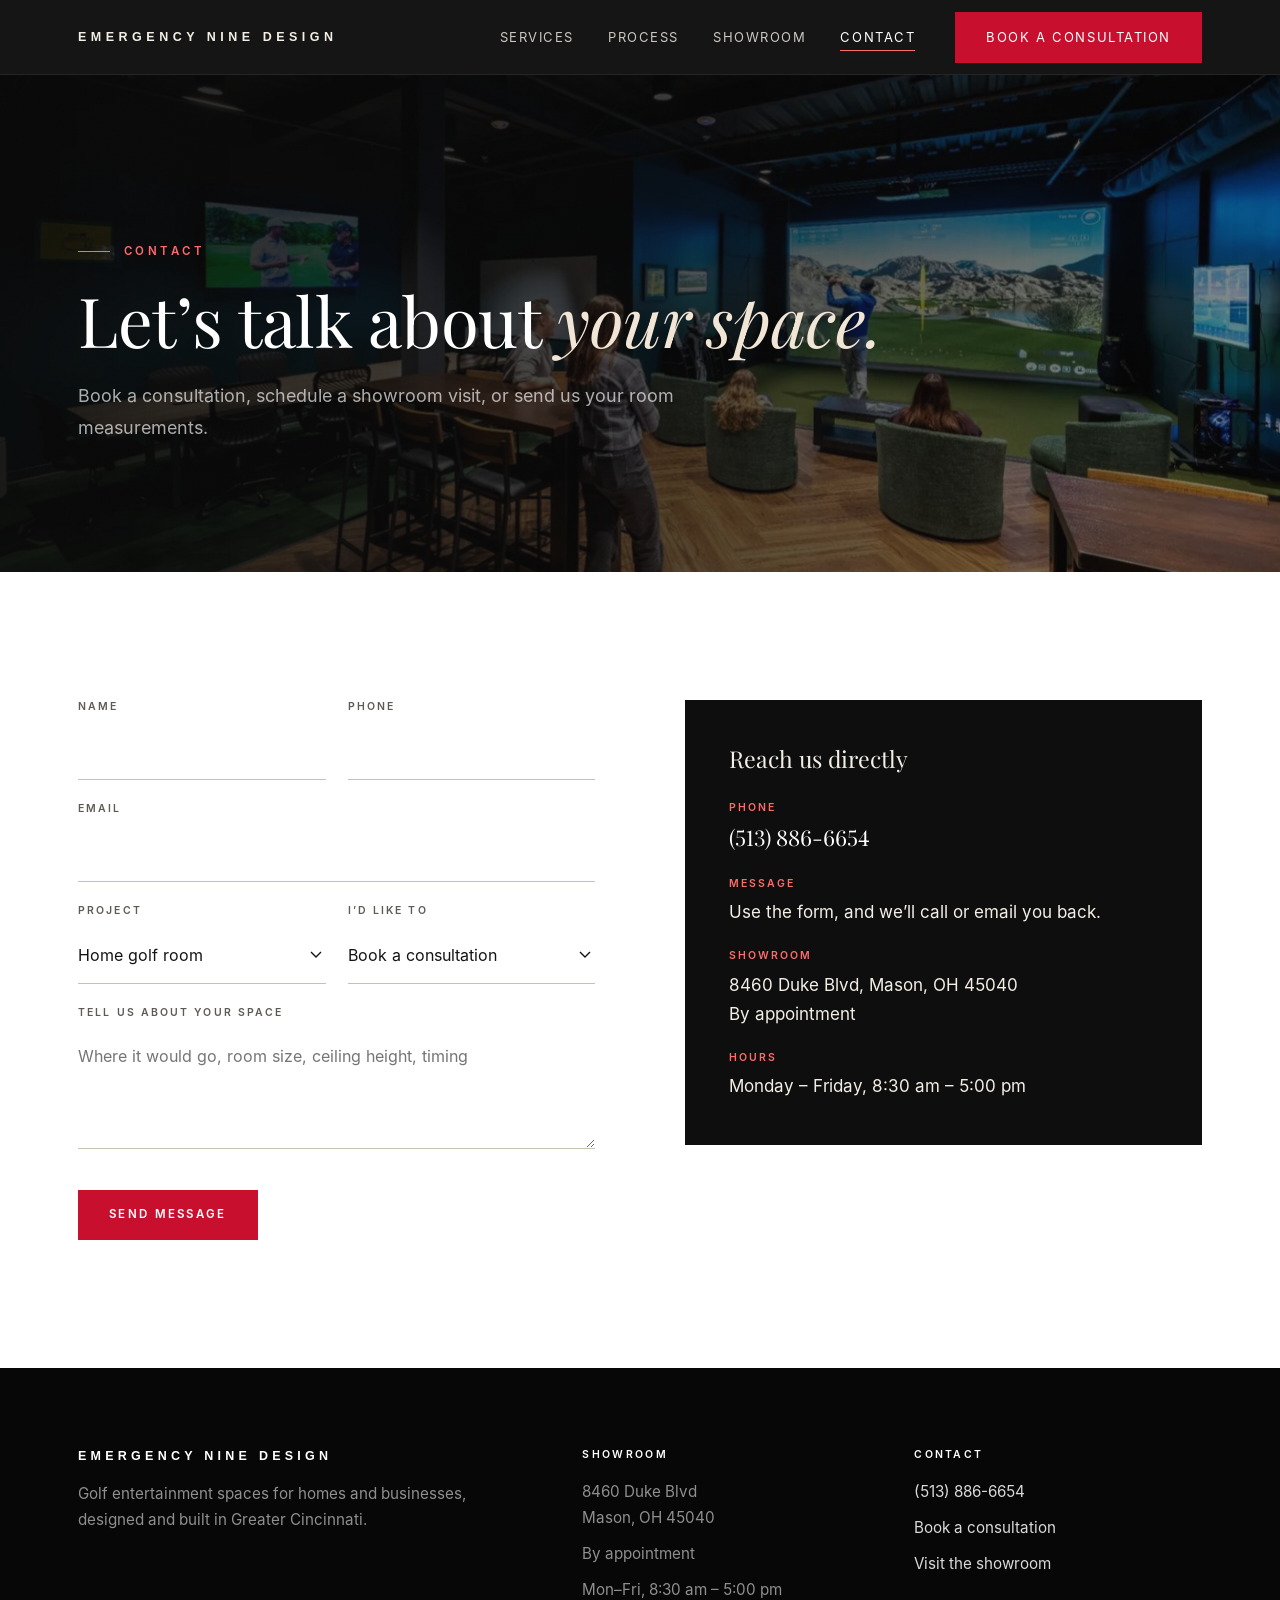
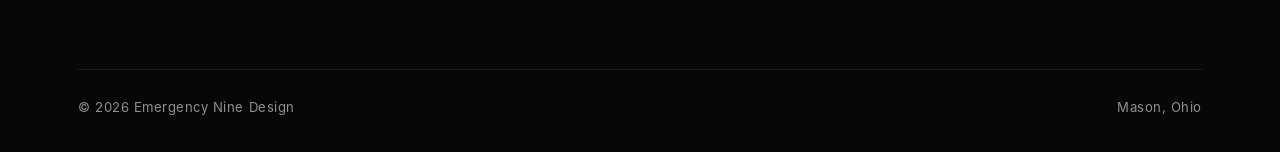
==== commit d30b295a: "Contact page: use the showroom photo with the golfer as the header image Replaces the presentation p" ====
--- a/contact/index.html
+++ b/contact/index.html
@@ -20,7 +20,7 @@
 <link rel="apple-touch-icon" href="/apple-touch-icon.png?v=3">
 <link rel="preload" href="/fonts/playfair-display.woff2" as="font" type="font/woff2" crossorigin>
 <link rel="preload" href="/fonts/inter-regular.woff2" as="font" type="font/woff2" crossorigin>
-<link rel="stylesheet" href="/css/site.css">
+<link rel="stylesheet" href="/css/site.css?v=dbacce9323">
 </head>
 <body>
 <a class="skip" href="#main">Skip to main content</a>
@@ -39,7 +39,7 @@
 </header>
 <main id="main">
 <section class="page-hero">
-  <div class="hero-bg"><picture><source type="image/webp" srcset="/images/showroom-presentation-sm.webp 800w, /images/showroom-presentation-lg.webp 1400w" sizes="100vw"><img src="/images/showroom-presentation.jpg" width="1200" height="800" alt="The showroom golf room with high-top tables" fetchpriority="high"></picture></div><div class="hero-overlay"></div><div class="grain"></div>
+  <div class="hero-bg"><picture><source type="image/webp" srcset="/images/showroom-wide-sm.webp 800w, /images/showroom-wide-lg.webp 1400w" sizes="100vw"><img src="/images/showroom-wide.jpg" width="1200" height="675" alt="Golfer playing on the showroom screen while guests relax at a high-top table and in lounge chairs" fetchpriority="high"></picture></div><div class="hero-overlay"></div><div class="grain"></div>
   <div class="wrap">
     <p class="eyebrow rise">Contact</p>
     <h1 class="rise d1">Let’s talk about <em>your space.</em></h1>
--- a/css/site.css
+++ b/css/site.css
@@ -283,3 +283,42 @@
   .facts div:nth-child(odd) { padding-left: 0; }
   .panel { padding: 32px 26px; }
 }
+
+/* Edge-to-edge split: the photo fills its half of the section, text beside it */
+section.bleed { padding: 0; }
+section.bleed > .wrap.split { max-width: none; padding: 0; gap: 0; align-items: stretch; grid-template-columns: 1fr 1fr; }
+section.bleed > .wrap.split > div { padding: clamp(64px, 8vw, 128px) clamp(28px, 6vw, 96px); align-self: center; max-width: 660px; }
+section.bleed > .wrap.split:not(.flip) > div { justify-self: end; }
+section.bleed > .wrap.split > figure.photo { height: 100%; min-height: 560px; }
+section.bleed > .wrap.split > figure.photo picture, section.bleed > .wrap.split > figure.photo img { height: 100%; }
+section.bleed > .wrap.split > figure.photo img { aspect-ratio: auto; object-fit: cover; }
+.focus-right img { object-position: 64% 50%; }
+@media (max-width: 880px) {
+  section.bleed > .wrap.split { grid-template-columns: 1fr; }
+  section.bleed > .wrap.split > figure.photo { min-height: 0; height: auto; order: -1; }
+  section.bleed > .wrap.split > figure.photo img { aspect-ratio: 4 / 3; height: auto; }
+  section.bleed > .wrap.split > div { max-width: none; padding: 56px 28px 72px; justify-self: stretch; }
+}
+
+/* Phone: home hero and header */
+@media (max-width: 600px) {
+  .hero { min-height: 0; padding: 48px 0 64px; }
+  .hero-logo { padding: 9px 11px; margin-bottom: 26px; }
+  .hero-logo img { width: 84px; }
+  .hero h1 { font-size: 2.15rem; margin-bottom: 18px; }
+  .hero .lead { font-size: 1rem; }
+  .hero-facts { display: none; }
+  .hero .actions, .page-hero .actions { flex-direction: column; align-items: stretch; }
+  .hero .actions .btn, .page-hero .actions .btn { text-align: center; }
+  .page-hero { padding: 72px 0 60px; }
+  .page-hero h1 { font-size: 2.15rem; }
+  h2 { font-size: 1.85rem; }
+}
+@media (max-width: 380px) {
+  .site-header .wrap { padding: 0 18px; }
+  .brand { font-size: 9.5px; letter-spacing: .14em; }
+  .menu-toggle { padding: 8px 10px; font-size: 10px; letter-spacing: .12em; }
+  .wrap { padding: 0 20px; }
+  .eyebrow::before, .center .eyebrow::after { display: none; }
+  .hero h1, .page-hero h1 { font-size: 1.95rem; }
+}
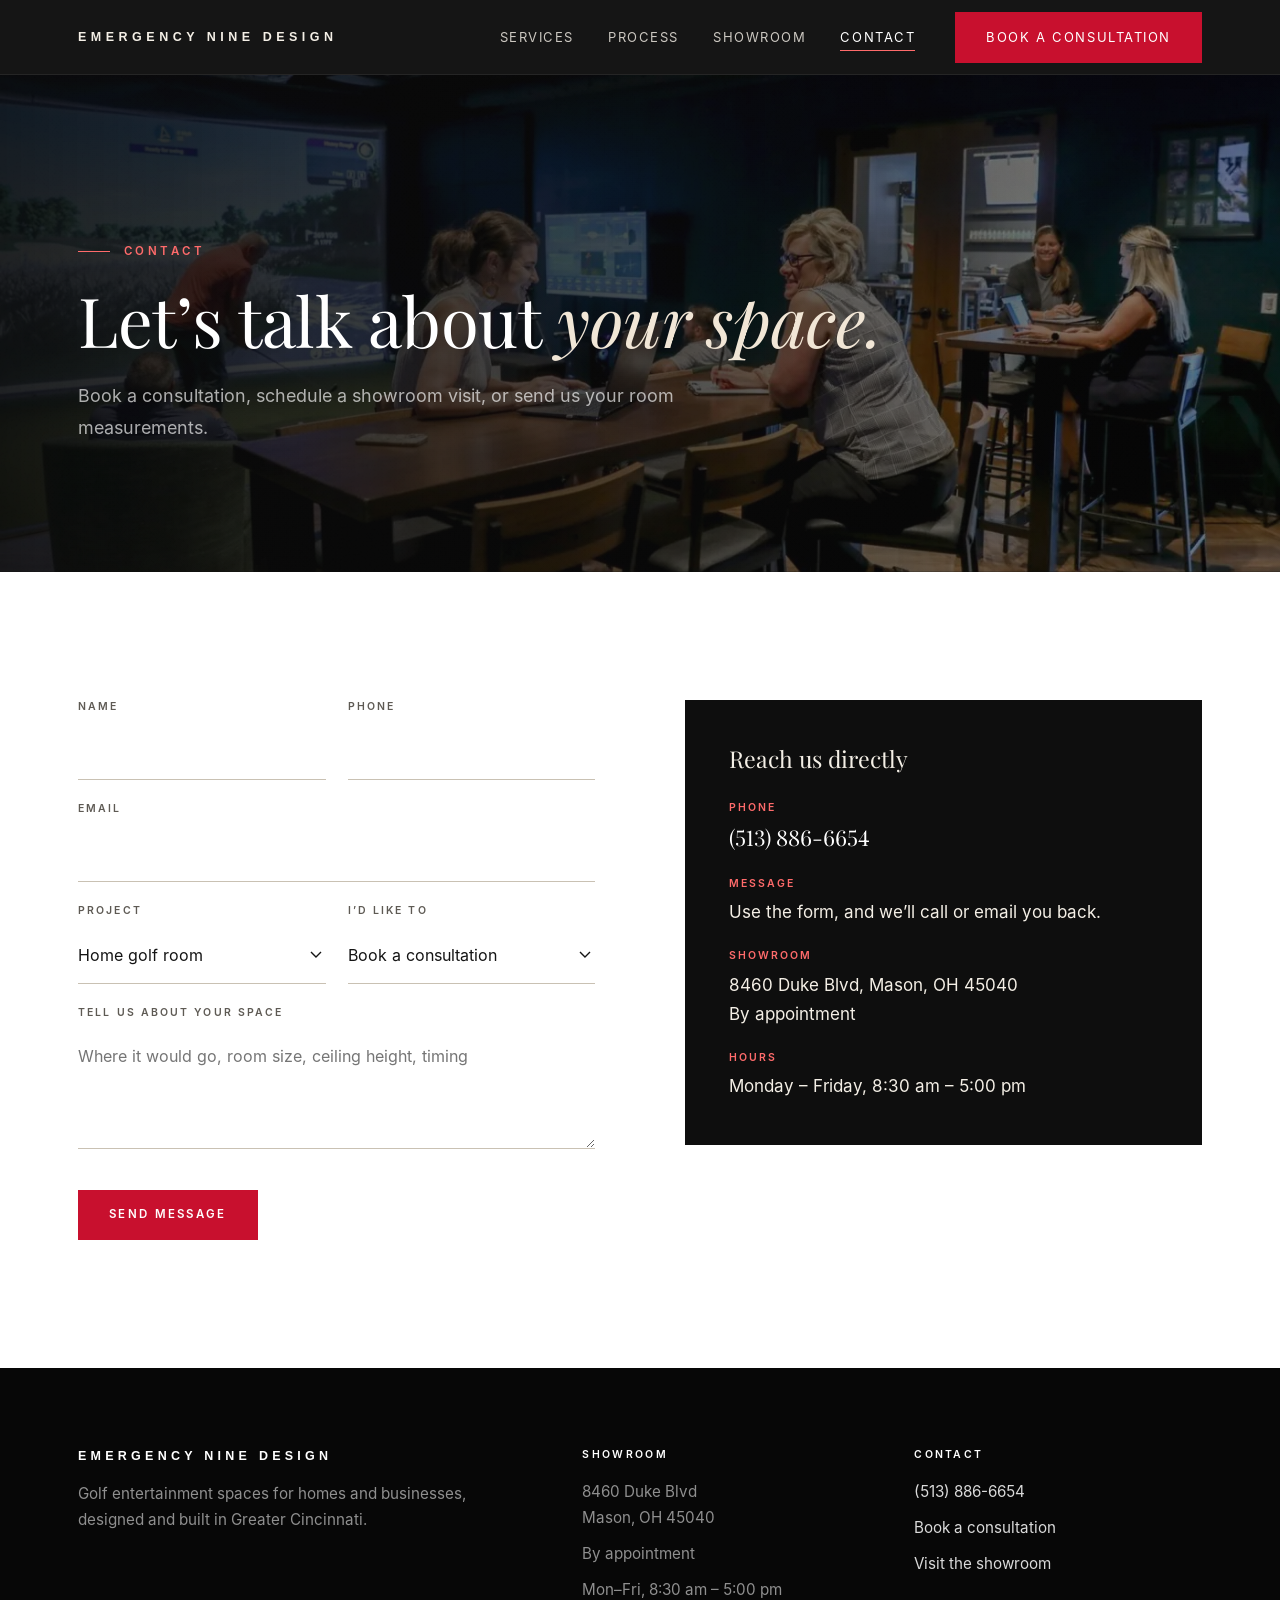
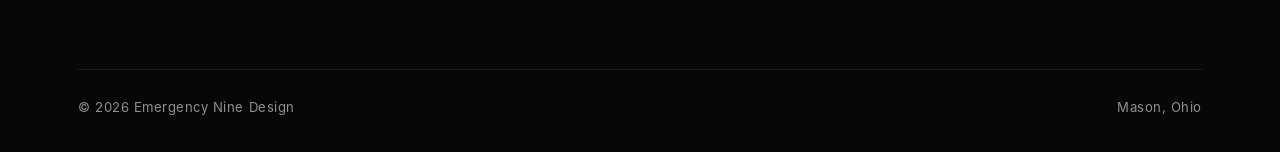
==== commit 5cd2ef33: "Drop the slide-presentation photo; Contact header uses people at the tables Patrick doesn't want a p" ====
--- a/contact/index.html
+++ b/contact/index.html
@@ -39,7 +39,7 @@
 </header>
 <main id="main">
 <section class="page-hero">
-  <div class="hero-bg"><picture><source type="image/webp" srcset="/images/showroom-wide-sm.webp 800w, /images/showroom-wide-lg.webp 1400w" sizes="100vw"><img src="/images/showroom-wide.jpg" width="1200" height="675" alt="Golfer playing on the showroom screen while guests relax at a high-top table and in lounge chairs" fetchpriority="high"></picture></div><div class="hero-overlay"></div><div class="grain"></div>
+  <div class="hero-bg"><picture><source type="image/webp" srcset="/images/showroom-in-use-sm.webp 800w, /images/showroom-in-use-lg.webp 1400w" sizes="100vw"><img src="/images/showroom-in-use.jpg" width="1200" height="770" alt="Guests working at high-top tables while a golfer plays on the showroom screen" fetchpriority="high"></picture></div><div class="hero-overlay"></div><div class="grain"></div>
   <div class="wrap">
     <p class="eyebrow rise">Contact</p>
     <h1 class="rise d1">Let’s talk about <em>your space.</em></h1>
